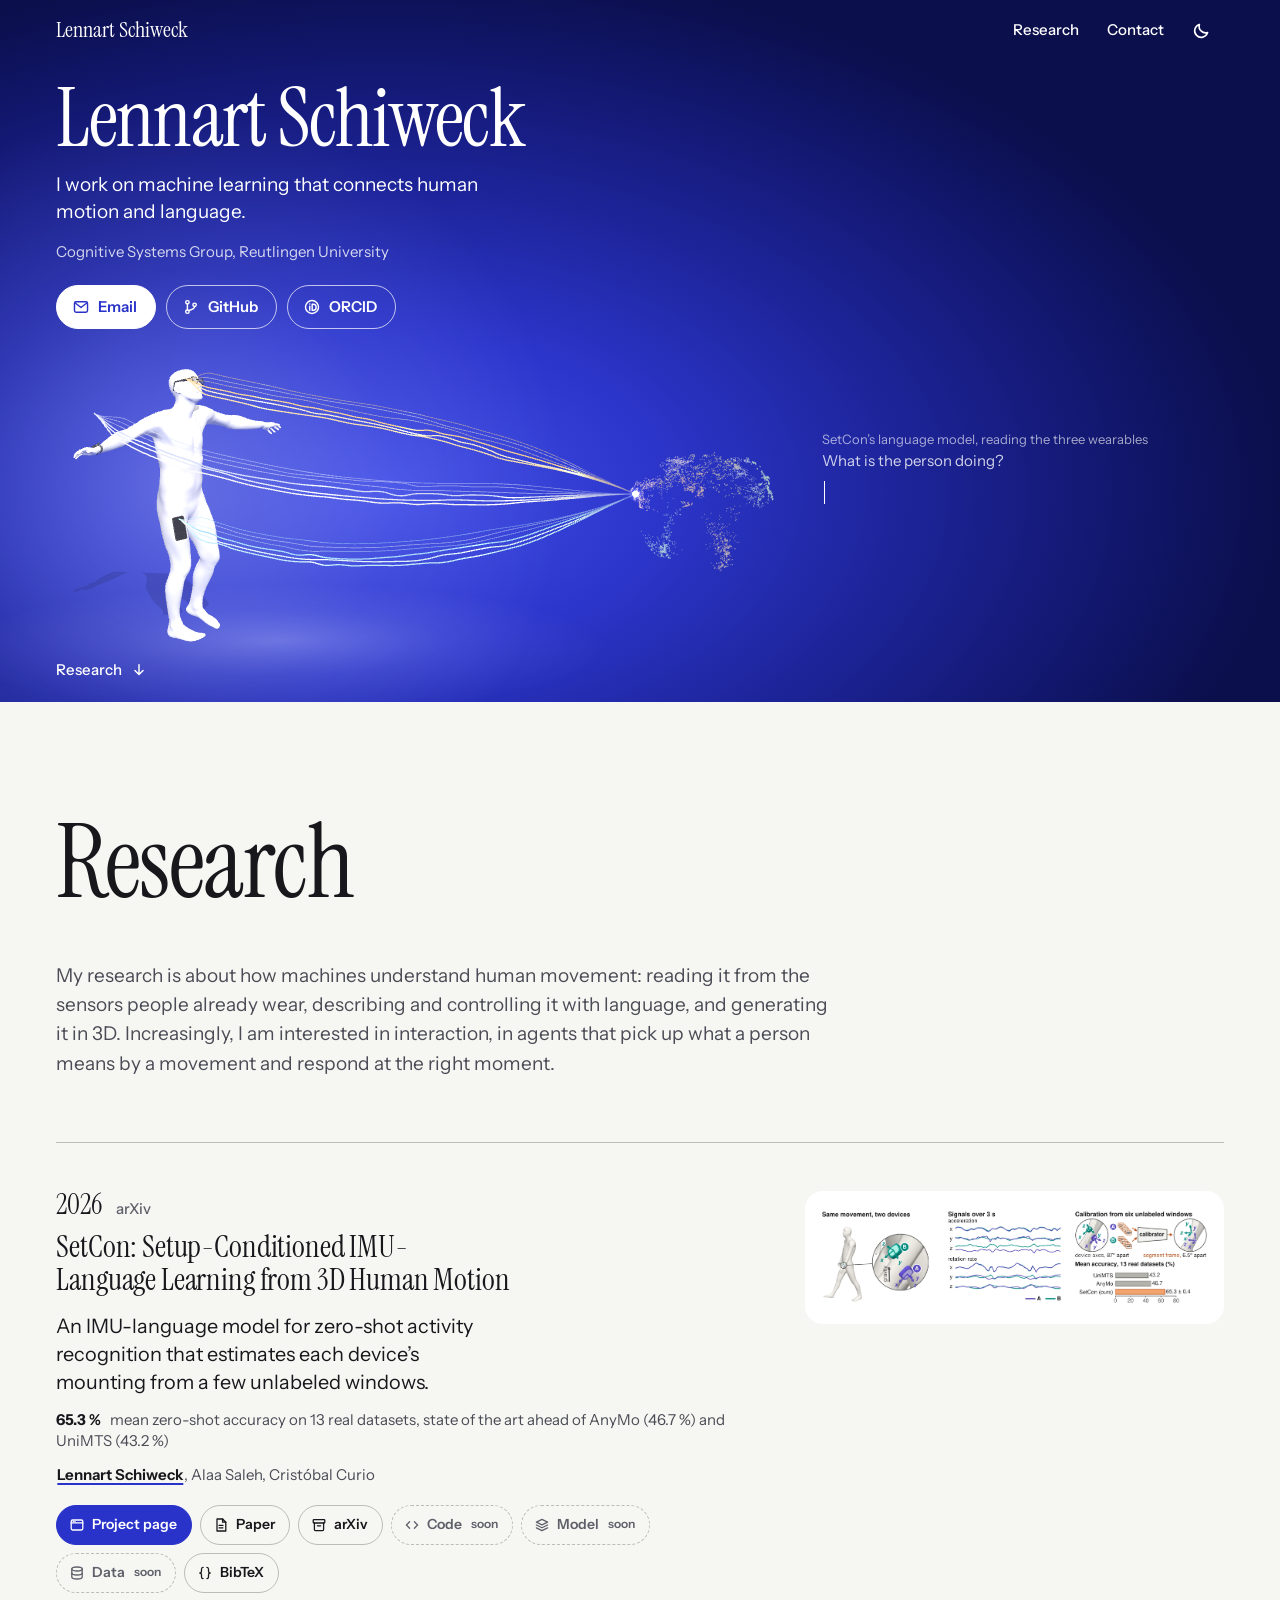
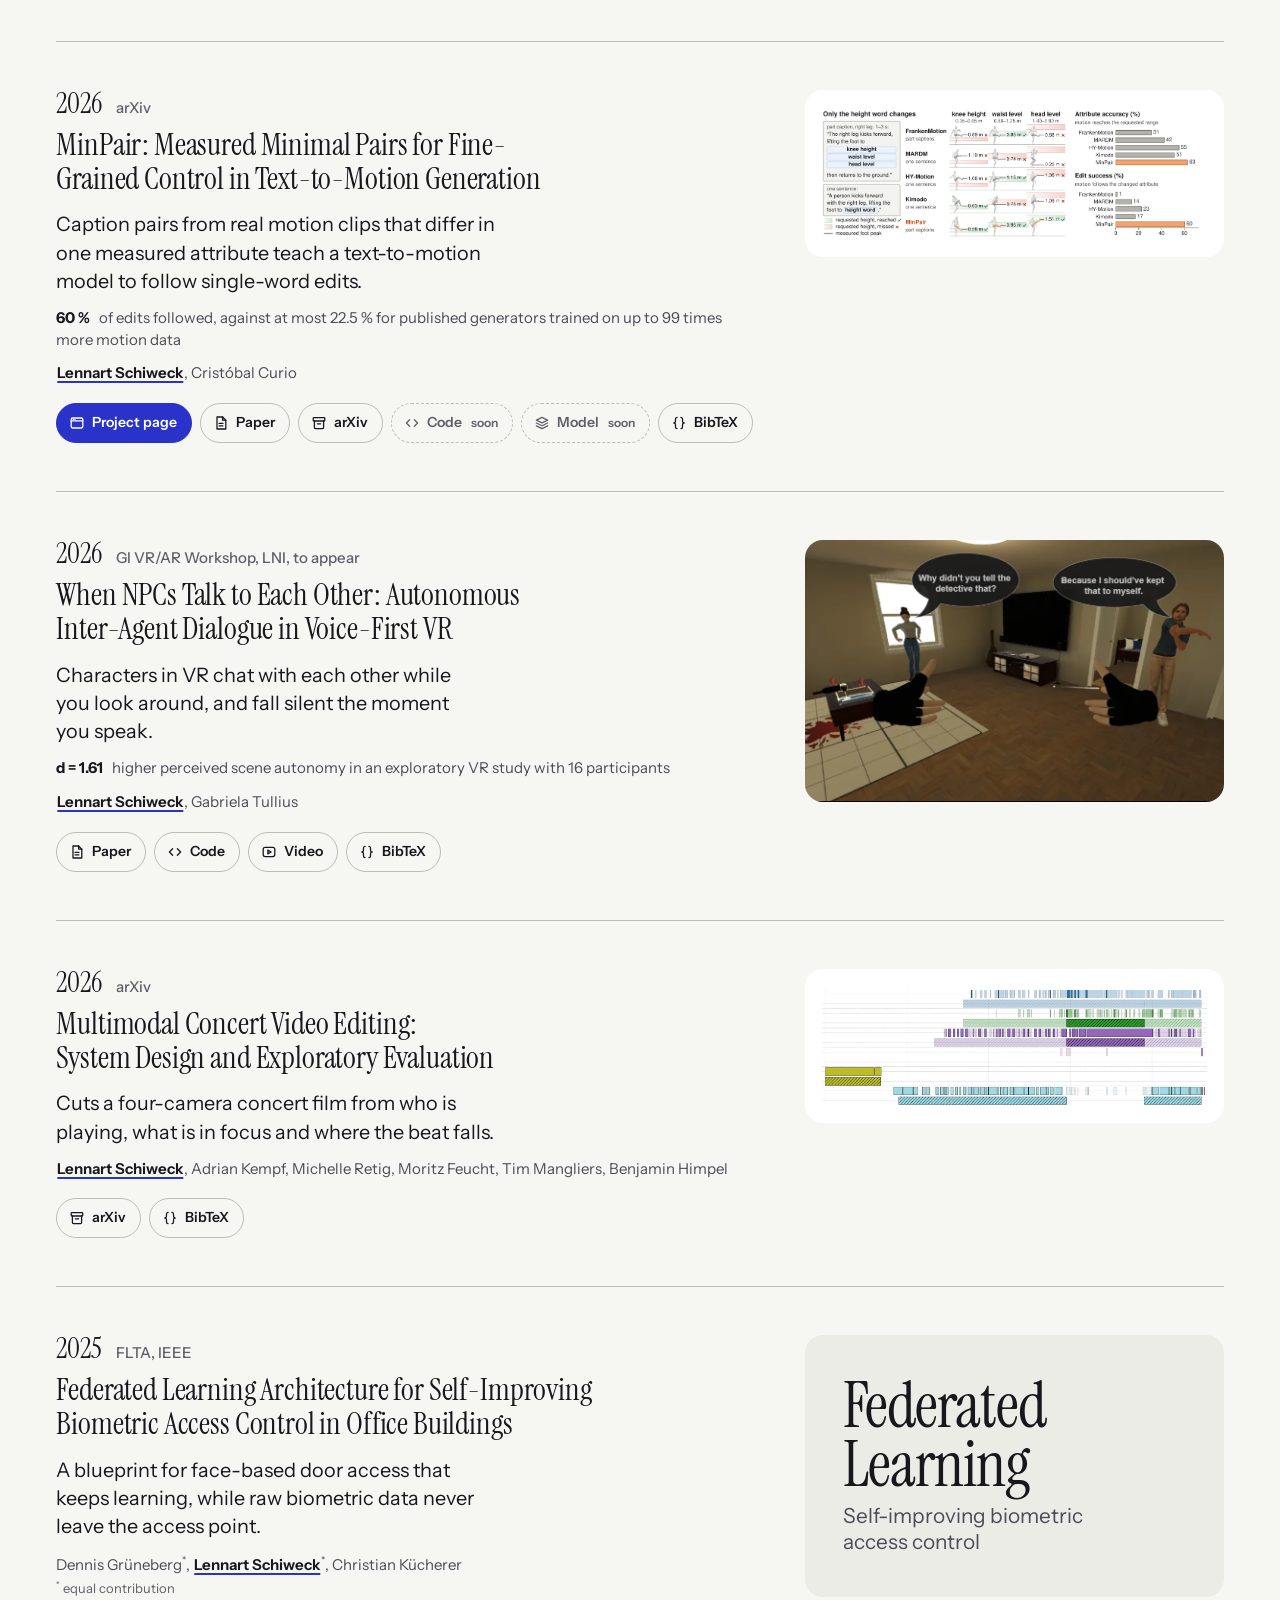
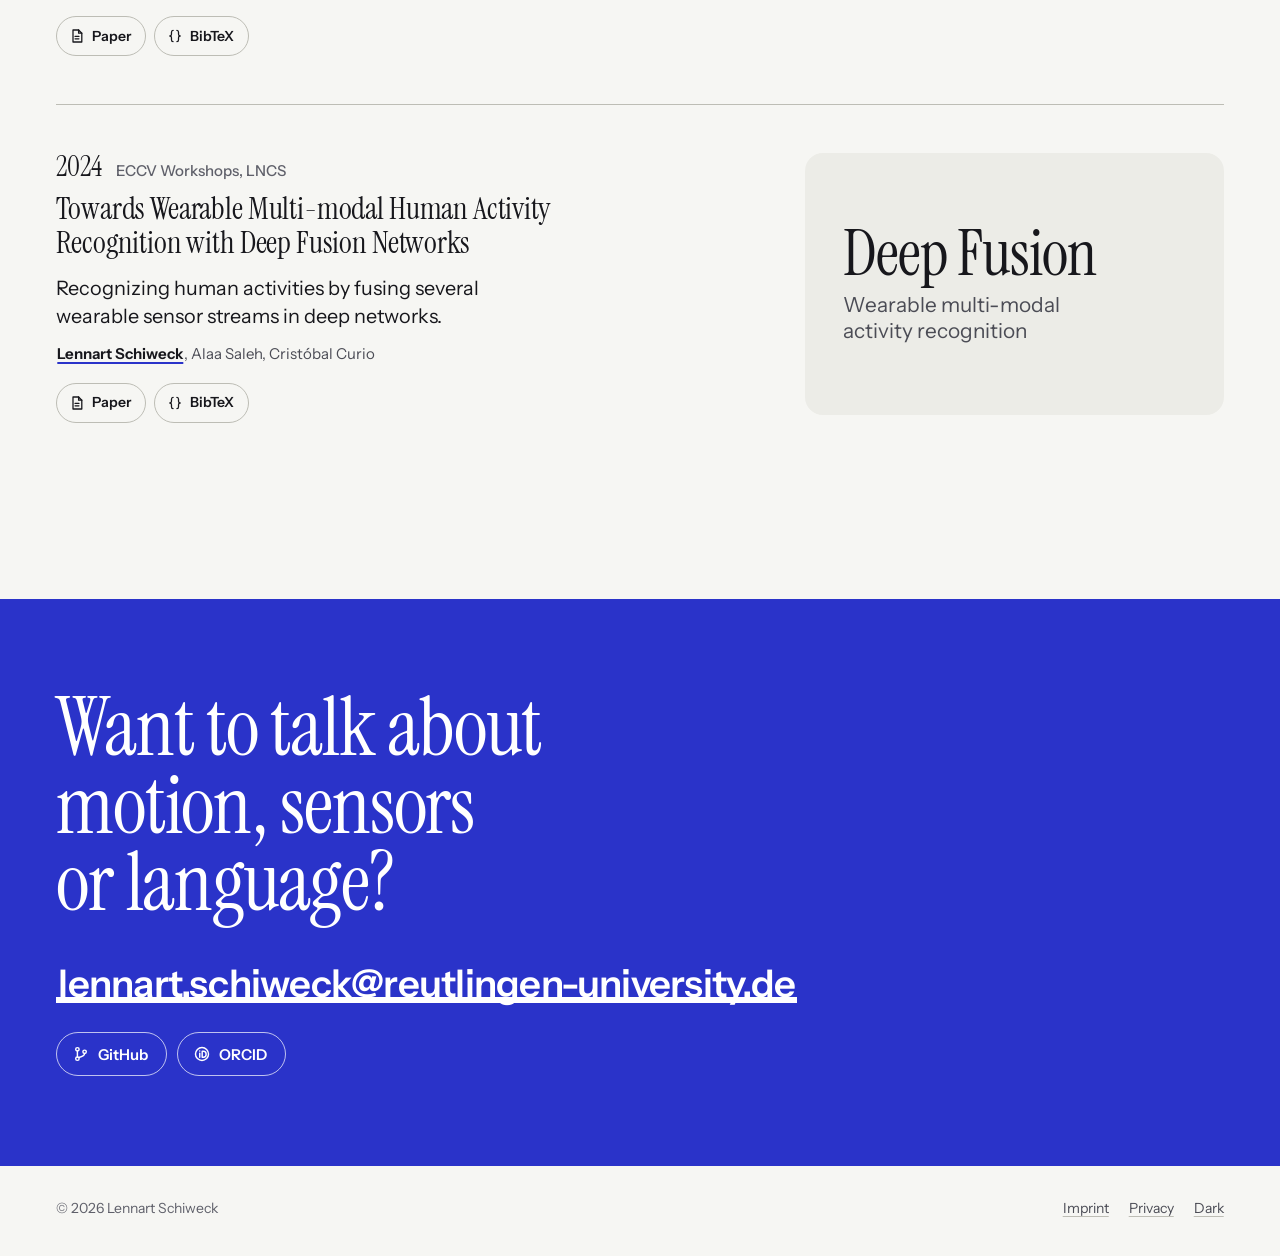
==== index.html @ 85612e9e "Homepage with SetCon and MinPair project pages Co-Authored-By: Claude Opus 5.5 <noreply@anthropic.co" ====
<!doctype html>
<html lang="en" data-v="b" data-h="1" data-photo="none">
<head>
<meta charset="utf-8">
<meta name="viewport" content="width=device-width, initial-scale=1, viewport-fit=cover">
<title>Lennart Schiweck</title>
<meta name="description" content="Lennart Schiweck works on machine learning that connects human motion and language. Cognitive Systems Group, Reutlingen University.">
<meta name="author" content="Lennart Schiweck">
<meta name="color-scheme" content="light dark">
<meta name="theme-color" content="#f6f6f3" media="(prefers-color-scheme: light)">
<meta name="theme-color" content="#121317" media="(prefers-color-scheme: dark)">
<!-- link preview: pageUrl in config.js makes these absolute in the browser; crawlers read these lines as they are -->
<meta property="og:type" content="profile">
<meta property="og:title" content="Lennart Schiweck">
<meta property="og:description" content="I work on machine learning that connects human motion and language.">
<meta property="og:url" content="https://lschiweck.github.io/">
<meta property="og:image" content="https://lschiweck.github.io/assets/img/og-home.png">
<meta property="og:image:width" content="1200">
<meta property="og:image:height" content="630">
<meta property="og:image:alt" content="Lennart Schiweck, Cognitive Systems Group, Reutlingen University, with a body wearing a watch from SetCon and three kicks from MinPair">
<meta name="twitter:card" content="summary_large_image">
<meta name="twitter:image" content="https://lschiweck.github.io/assets/img/og-home.png">
<link rel="icon" href="assets/img/favicon.svg" type="image/svg+xml">
<link rel="icon" href="assets/img/favicon-32.png" sizes="32x32" type="image/png">
<link rel="apple-touch-icon" href="assets/img/apple-touch-icon-180.png">
<script src="config.js"></script>
<!-- before the first paint: the variant (config.js home.variant, preview: ?v=a / ?v=b1 / ?v=b2 / ?v=b3), the picture (config.js home.photo,
     preview: ?photo=none / ?photo=placeholder), the remembered theme -->
<script>(function () { var r = document.documentElement, c = (window.SITE_CONFIG || {}).home || {}, q = {};
  try { q = Object.fromEntries(new URLSearchParams(location.search)); } catch (e) {}
  var want = /^(a|b[1-4]?)$/.test(q.v || "") ? q.v : (/^(a|b[1-4]?)$/.test(c.variant || "") ? c.variant : "b4");
  r.dataset.v = want.charAt(0); r.dataset.h = want.length > 1 ? want.charAt(1) : "1";
  var p = typeof c.photo === "string" ? c.photo.trim() : ""; if (q.photo === "none") p = ""; else if (q.photo === "placeholder") p = "placeholder";
  else if (q.photo && /^[\w./-]+\.(jpe?g|png|webp)$/i.test(q.photo) && q.photo.indexOf("..") < 0) p = q.photo;
  r.dataset.photo = !p ? "none" : p === "placeholder" ? "placeholder" : "image"; window.HP_PHOTO = p;
  try { var t = localStorage.getItem("ls-theme"); if (t === "dark" || t === "light") r.dataset.theme = t; } catch (e) {}
  r.classList.add("js");
  // a picture with a light and a dark file ("{t}" in data-theme-img) gets its file before it is painted
  window.HP_TI = function (img) { var d = r.dataset.theme === "dark" || (r.dataset.theme !== "light" && matchMedia("(prefers-color-scheme: dark)").matches);
    img.src = img.dataset.themeImg.replace("{t}", d ? "dark" : "light"); }; })();</script>
<link rel="preload" href="assets/fonts/InstrumentSans-var.woff2" as="font" type="font/woff2" crossorigin>
<script>(function () { if (document.documentElement.dataset.h !== "4") return;
  // the 3D head: its files start loading now, beside the page's own (three.js, the loader, the data, the first scene)
  if (!matchMedia("(prefers-reduced-motion: reduce)").matches) [["assets/vendor/three.min.js", "script"], ["assets/vendor/GLTFLoader.js", "script"], ["assets/media/hero3d_devices.json", "fetch"], ["assets/scenes/dance.glb", "fetch"]].forEach(function (f) {
    var l = document.createElement("link"); l.rel = "preload"; l.href = f[0]; l.as = f[1]; if (f[1] === "fetch") l.crossOrigin = "anonymous"; document.head.appendChild(l); });
  document.addEventListener("DOMContentLoaded", function () {
  var i = document.querySelector(".h3-poster"); if (!i) return; var ph = innerWidth < 900, rm = matchMedia("(prefers-reduced-motion: reduce)").matches;
  var u = rm ? (ph ? i.dataset.phoneStill : i.dataset.still) : (ph ? i.dataset.phoneImg : null); if (u) i.src = u; }); })();</script>
<link rel="preload" href="assets/fonts/InstrumentSerif-Regular.woff2" as="font" type="font/woff2" crossorigin>
<link rel="stylesheet" href="assets/home.css">
</head>
<body>
<a class="skip" href="#research">Skip to research</a>

<!-- ============================================================ the slim bar: the name once the head has scrolled away -->
<header class="bar" id="bar">
  <a class="bar-name" href="#top">Lennart Schiweck</a>
  <nav class="bar-nav" aria-label="Sections">
    <a href="#research">Research</a>
    <a href="#contact">Contact</a>
    <button class="theme-btn" type="button" data-theme-toggle aria-label="Switch between light and dark">
      <svg class="i-moon" viewBox="0 0 20 20" aria-hidden="true"><path d="M15.6 12.6A6.6 6.6 0 0 1 7.4 4.4a6.6 6.6 0 1 0 8.2 8.2z" fill="none" stroke="currentColor" stroke-width="1.6" stroke-linejoin="round"/></svg>
      <svg class="i-sun" viewBox="0 0 20 20" aria-hidden="true"><circle cx="10" cy="10" r="3.4" fill="none" stroke="currentColor" stroke-width="1.6"/><path d="M10 2.2v1.9M10 15.9v1.9M2.2 10h1.9M15.9 10h1.9M4.5 4.5l1.3 1.3M14.2 14.2l1.3 1.3M4.5 15.5l1.3-1.3M14.2 5.8l1.3-1.3" stroke="currentColor" stroke-width="1.6" stroke-linecap="round"/></svg>
    </button>
  </nav>
</header>

<main id="top">

<!-- ============================================================ variant A: the head on paper, beside a body you can steer -->
<section class="ha only-a" aria-labelledby="ha-name">
  <div class="ha-text">
    <h1 class="ha-name" id="ha-name"><span class="ha-w1">Lennart</span><span class="photo ha-photo" data-photo-slot aria-hidden="true"><span class="photo-ini">LS</span></span><span class="sr">&#32;</span><span class="ha-w2">Schiwec<span class="kk">k</span></span></h1>
    <p class="intro">I work on machine learning that connects human motion and language.</p>
    <p class="affil"><span data-role></span>Cognitive Systems Group, Reutlingen University</p>
    <nav class="links" aria-label="Contact and profiles" data-links><a class="lk" href="https://github.com/lschiweck" rel="noopener"><svg viewBox="0 0 20 20" aria-hidden="true"><circle cx="6" cy="4.8" r="1.9"/><circle cx="6" cy="15.2" r="1.9"/><circle cx="14" cy="7.6" r="1.9"/><path d="M6 6.7v6.6M14 9.5c0 2.8-2.4 3.5-6.3 4.3"/></svg><span>GitHub</span></a><a class="lk" href="https://orcid.org/0009-0007-9337-7104" rel="noopener"><svg viewBox="0 0 20 20" aria-hidden="true"><circle cx="10" cy="10" r="7.25"/><path d="M7.5 9v4.6M7.5 6.6v.1M10.2 13.6V6.9h1.4c1.9 0 3 1.4 3 3.35s-1.1 3.35-3 3.35z"/></svg><span>ORCID</span></a></nav>
  </div>

  <!-- the kick: three motions MinPair generated from one sentence, one word apart; the word below picks the motion -->
  <figure class="toy" data-toy data-autoplay="1">
    <div class="toy-stage" data-toy-stage>
      <img class="toy-poster" data-toy-poster="head" data-theme-img="assets/media/kick_head.{t}.webp" src="assets/media/kick_head.light.webp" width="1008" height="1092" alt="" decoding="async"><script>HP_TI(document.currentScript.previousElementSibling)</script>
    </div>
    <figcaption class="toy-cap">
      <p class="toy-sent">“The right leg lifts forward from the ground to <span class="toy-slot" data-toy-slot>head</span> level in a high kick.”</p>
      <div class="toy-pick" role="radiogroup" aria-label="Kick height: change the word">
        <button type="button" role="radio" aria-checked="false" data-w="knee">knee</button>
        <button type="button" role="radio" aria-checked="false" data-w="waist">waist</button>
        <button type="button" role="radio" aria-checked="true" data-w="head">head</button>
      </div>
      <p class="toy-note">Pick a word. <a href="minpair/" data-link="minpair.page">MinPair</a> generated each motion from the sentence.</p>
    </figcaption>
  </figure>
</section>

<!-- ============================================================ variant B: the head on the cobalt field. Three heads (html[data-h],
     preview ?v=b1 / b2 / b3), one text block:
     b1  the name first; a small dancer whose watch draws a short trail of its own path
     b2  the watch's signals: three strands leave the watch on the dancer's wrist and run across the field
     b3  three bodies kick at once, from one sentence with one word changed (MinPair)
     Every mark on the watch is drawn into the film itself, at the watch's projected position in that frame. -->
<section class="hb only-b" aria-labelledby="hb-name">
  <div class="hb-field">
    <div class="film hbf hbf1 only-h1" data-film data-src="hero_b1" data-hi="1100">
      <img src="assets/media/hero_b1.webp" width="1100" height="800" alt="" decoding="async">
    </div>
    <div class="film hbf hbf2 only-h2" data-film data-src="hero_b2" data-hi="1400" data-phone="hero_b2p">
      <img src="assets/media/hero_b2.webp" width="2048" height="1280" alt="" decoding="async" data-phone-img="assets/media/hero_b2p.webp">
      <i class="hb-reveal" aria-hidden="true"></i>
    </div>
    <div class="film hbf hbf3 only-h3" data-film data-src="hero_b3" data-hi="900" data-start="0.6">
      <img src="assets/media/hero_b3.webp" width="1644" height="792" alt="" decoding="async">
    </div>
    <!-- b4 (assets/hero3d.js): under the name, a body dances, wearing a watch, AI glasses and a phone on its right side; from
         each device its simulated acceleration runs as a curve into the model (a 4D simplex), which writes the real answer of
         SetCon's language model for this window, token by token. The still is the scene's first picture (and, with reduced
         motion, its settled picture); the answer is real text -->
    <div class="h3 only-h4" data-hero3d>
      <div class="h3-stage" data-h3-stage>
        <i class="h3-glow" aria-hidden="true"></i>
        <img class="h3-poster" src="assets/media/hero3d_start.webp" data-phone-img="assets/media/hero3d_start_p.webp" data-still="assets/media/hero3d_still.webp" data-phone-still="assets/media/hero3d_still_p.webp" alt="" decoding="async">
      </div>
      <div class="h3-out" data-h3-out aria-live="off"><p class="h3-l">SetCon’s language model, reading the three wearables</p><p class="h3-q" data-h3-q></p><p class="h3-a"><span data-h3-a></span><i class="h3-cur" aria-hidden="true"></i></p></div>
    </div>
    <div class="hb-text">
      <h1 class="hb-name" id="hb-name"><span class="hb-w1">Lennart</span><span class="photo hb-photo" data-photo-slot aria-hidden="true"><span class="photo-ini">LS</span></span><span class="sr">&#32;</span><span class="hb-w2">Schiweck</span></h1>
      <p class="intro">I work on machine learning that connects human motion and language.</p>
      <p class="affil"><span data-role></span>Cognitive Systems Group, Reutlingen University</p>
      <nav class="links links-light" aria-label="Contact and profiles" data-links><a class="lk" href="https://github.com/lschiweck" rel="noopener"><svg viewBox="0 0 20 20" aria-hidden="true"><circle cx="6" cy="4.8" r="1.9"/><circle cx="6" cy="15.2" r="1.9"/><circle cx="14" cy="7.6" r="1.9"/><path d="M6 6.7v6.6M14 9.5c0 2.8-2.4 3.5-6.3 4.3"/></svg><span>GitHub</span></a><a class="lk" href="https://orcid.org/0009-0007-9337-7104" rel="noopener"><svg viewBox="0 0 20 20" aria-hidden="true"><circle cx="10" cy="10" r="7.25"/><path d="M7.5 9v4.6M7.5 6.6v.1M10.2 13.6V6.9h1.4c1.9 0 3 1.4 3 3.35s-1.1 3.35-3 3.35z"/></svg><span>ORCID</span></a></nav>
    </div>
    <a class="hb-more only-h4" href="#research"><span>Research</span><svg viewBox="0 0 20 20" aria-hidden="true"><path d="M10 4v11M5.5 10.5 10 15l4.5-4.5"/></svg></a>
    <p class="hb-cap hb-cap2 only-h2"><i aria-hidden="true"></i><i aria-hidden="true"></i><i aria-hidden="true"></i>The watch on the dancer’s wrist, as it measures the dance</p>
    <p class="hb-cap hb-cap3 only-h3"><span class="sr">One sentence, three words: the right leg lifts forward to </span><b>knee</b><b>waist</b><b>head</b><span class="sr"> level in a high kick.</span></p>
  </div>
</section>

<!-- ============================================================ research, newest first -->
<section class="research" id="research" aria-labelledby="research-h">
  <h2 class="sec-h" id="research-h">Research</h2>
  <p class="about">My research is about how machines understand human movement: reading it from the sensors people already wear, describing and controlling it with language, and generating it in 3D. Increasingly, I am interested in interaction, in agents that pick up what a person means by a movement and respond at the right moment.</p>

  <div class="pj-more">

  <!-- ------------------------------------------------ SetCon (arXiv 2026); figure: the paper's Fig. 1 -->
  <article class="pj" id="setcon" data-pub="setcon">
    <div class="pj-media pj-plate"><a class="pj-zoom" href="assets/media/setcon_fig1.webp" aria-label="Figure 1 of SetCon, full size"><img src="assets/media/setcon_fig1.webp" width="1994" height="491" alt="Figure 1 of the SetCon paper: two virtual devices on one forearm record the same walk differently; after SetCon's calibration their axes agree in the forearm's frame; bars of mean accuracy on 13 real datasets for UniMTS, AnyMo and SetCon" loading="lazy" decoding="async"></a></div>
    <div class="pj-body">
      <p class="pj-meta"><span class="pj-year">2026</span><span class="pj-venue">arXiv</span></p>
      <h3 class="pj-t"><a href="setcon/" data-link="setcon.title">SetCon: Setup-Conditioned IMU-Language Learning from 3D Human Motion</a></h3>
      <p class="pj-line">An IMU-language model for zero-shot activity recognition that estimates each device’s mounting from a few unlabeled windows.</p>
      <p class="pj-fact-s"><b>65.3&#8201;%</b> mean zero-shot accuracy on 13 real datasets, state of the art ahead of AnyMo (46.7&#8201;%) and UniMTS (43.2&#8201;%)</p>
      <p class="pj-auth"><span class="me">Lennart Schiweck</span>, Alaa Saleh, Cristóbal Curio</p>
      <nav class="btns" aria-label="SetCon: project page, paper, code and data">
        <a class="btn btn-main" href="setcon/" data-link="setcon.page"><svg viewBox="0 0 20 20" aria-hidden="true"><rect x="2.75" y="3.75" width="14.5" height="12.5" rx="1.75"/><path d="M2.75 7.4h14.5M5.4 5.6h.1M7.4 5.6h.1"/></svg><span>Project page</span></a>
        <a class="btn" href="setcon/paper/setcon.pdf" data-link="setcon.paper"><svg viewBox="0 0 20 20" aria-hidden="true"><path d="M5 2.5h7l4 4v11H5z"/><path d="M12 2.5v4h4"/><path d="M7.6 10.5h4.8M7.6 13.5h4.8"/></svg><span>Paper</span></a>
        <a class="btn" data-link="setcon.arxiv" hidden><svg viewBox="0 0 20 20" aria-hidden="true"><rect x="2.75" y="3.25" width="14.5" height="4.25" rx="1"/><path d="M4.25 7.5v8.25c0 .7.55 1.25 1.25 1.25h9c.7 0 1.25-.55 1.25-1.25V7.5"/><path d="M8 11h4"/></svg><span>arXiv</span></a>
        <a class="btn" data-link="setcon.code" data-soon><svg viewBox="0 0 20 20" aria-hidden="true"><path d="M7 6l-4 4 4 4M13 6l4 4-4 4"/></svg><span>Code</span><em>soon</em></a>
        <a class="btn" data-link="setcon.model" data-soon><svg viewBox="0 0 20 20" aria-hidden="true"><path d="M10 3l7 3.4-7 3.4-7-3.4z"/><path d="M3 10l7 3.4 7-3.4M3 13.6L10 17l7-3.4"/></svg><span>Model</span><em>soon</em></a>
        <a class="btn" data-link="setcon.data" data-soon><svg viewBox="0 0 20 20" aria-hidden="true"><ellipse cx="10" cy="5" rx="6.5" ry="2.5"/><path d="M3.5 5v10c0 1.4 2.9 2.5 6.5 2.5s6.5-1.1 6.5-2.5V5"/><path d="M3.5 10c0 1.4 2.9 2.5 6.5 2.5s6.5-1.1 6.5-2.5"/></svg><span>Data</span><em>soon</em></a>
        <a class="btn" href="#bib-setcon" data-bib aria-controls="bib-setcon" aria-expanded="false"><svg viewBox="0 0 20 20" aria-hidden="true"><path d="M7.6 3C5.8 3 5.6 4 5.6 5.4v2.4c0 1.2-.6 2.2-2.1 2.2 1.5 0 2.1 1 2.1 2.2v2.4c0 1.4.2 2.4 2 2.4"/><path d="M12.4 3c1.8 0 2 1 2 2.4v2.4c0 1.2.6 2.2 2.1 2.2-1.5 0-2.1 1-2.1 2.2v2.4c0 1.4-.2 2.4-2 2.4"/></svg><span>BibTeX</span></a>
      </nav>
      <div class="bib" id="bib-setcon" role="region" aria-label="SetCon citation"><pre id="bibtex-setcon" data-arxiv="setcon">@misc{schiweck2026setcon,
  title  = {{SetCon}: Setup-Conditioned {IMU}-Language Learning from {3D} Human Motion},
  author = {Schiweck, Lennart and Saleh, Alaa and Curio, Crist\'{o}bal},
  year   = {2026}
}</pre><button type="button" class="copy" data-copy="bibtex-setcon">Copy</button></div>
    </div>
  </article>

  <!-- ------------------------------------------------ MinPair (arXiv 2026); figure: the paper's teaser -->
  <article class="pj" id="minpair" data-pub="minpair">
    <div class="pj-media pj-plate"><a class="pj-zoom" href="assets/media/minpair_fig1.webp" aria-label="Figure 1 of MinPair, full size"><img src="assets/media/minpair_fig1.webp" width="2030" height="685" alt="Figure 1 of the MinPair paper: kick requests that differ only in the height word, knee, waist or head, generated by FrankenMotion, MARDM, HY-Motion, Kimodo and MinPair, with the measured foot peak; bars of attribute accuracy and edit success" loading="lazy" decoding="async"></a></div>
    <div class="pj-body">
      <p class="pj-meta"><span class="pj-year">2026</span><span class="pj-venue">arXiv</span></p>
      <h3 class="pj-t"><a href="minpair/" data-link="minpair.title">MinPair: Measured Minimal Pairs for Fine-Grained Control in Text-to-Motion Generation</a></h3>
      <p class="pj-line">Caption pairs from real motion clips that differ in one measured attribute teach a text-to-motion model to follow single-word edits.</p>
      <p class="pj-fact-s"><b>60&#8201;%</b> of edits followed, against at most 22.5&#8201;% for published generators trained on up to 99 times more motion data</p>
      <p class="pj-auth"><span class="me">Lennart Schiweck</span>, Cristóbal Curio</p>
      <nav class="btns" aria-label="MinPair: project page, paper, code and data">
        <a class="btn btn-main" href="minpair/" data-link="minpair.page"><svg viewBox="0 0 20 20" aria-hidden="true"><rect x="2.75" y="3.75" width="14.5" height="12.5" rx="1.75"/><path d="M2.75 7.4h14.5M5.4 5.6h.1M7.4 5.6h.1"/></svg><span>Project page</span></a>
        <a class="btn" href="minpair/paper/minpair.pdf" data-link="minpair.paper"><svg viewBox="0 0 20 20" aria-hidden="true"><path d="M5 2.5h7l4 4v11H5z"/><path d="M12 2.5v4h4"/><path d="M7.6 10.5h4.8M7.6 13.5h4.8"/></svg><span>Paper</span></a>
        <a class="btn" data-link="minpair.arxiv" hidden><svg viewBox="0 0 20 20" aria-hidden="true"><rect x="2.75" y="3.25" width="14.5" height="4.25" rx="1"/><path d="M4.25 7.5v8.25c0 .7.55 1.25 1.25 1.25h9c.7 0 1.25-.55 1.25-1.25V7.5"/><path d="M8 11h4"/></svg><span>arXiv</span></a>
        <a class="btn" data-link="minpair.code" data-soon><svg viewBox="0 0 20 20" aria-hidden="true"><path d="M7 6l-4 4 4 4M13 6l4 4-4 4"/></svg><span>Code</span><em>soon</em></a>
        <a class="btn" data-link="minpair.model" data-soon><svg viewBox="0 0 20 20" aria-hidden="true"><path d="M10 3l7 3.4-7 3.4-7-3.4z"/><path d="M3 10l7 3.4 7-3.4M3 13.6L10 17l7-3.4"/></svg><span>Model</span><em>soon</em></a>
        <a class="btn" href="#bib-minpair" data-bib aria-controls="bib-minpair" aria-expanded="false"><svg viewBox="0 0 20 20" aria-hidden="true"><path d="M7.6 3C5.8 3 5.6 4 5.6 5.4v2.4c0 1.2-.6 2.2-2.1 2.2 1.5 0 2.1 1 2.1 2.2v2.4c0 1.4.2 2.4 2 2.4"/><path d="M12.4 3c1.8 0 2 1 2 2.4v2.4c0 1.2.6 2.2 2.1 2.2-1.5 0-2.1 1-2.1 2.2v2.4c0 1.4-.2 2.4-2 2.4"/></svg><span>BibTeX</span></a>
      </nav>
      <div class="bib" id="bib-minpair" role="region" aria-label="MinPair citation"><pre id="bibtex-minpair" data-arxiv="minpair">@misc{schiweck2026minpair,
  title  = {{MinPair}: Measured Minimal Pairs for Fine-Grained Control in Text-to-Motion Generation},
  author = {Schiweck, Lennart and Curio, Crist\'{o}bal},
  year   = {2026}
}</pre><button type="button" class="copy" data-copy="bibtex-minpair">Copy</button></div>
    </div>
  </article>


  <!-- ------------------------------------------------ NPCs (GI VR/AR Workshop 2026, LNI, to appear) -->
  <article class="pj" id="npc" data-pub="npc">
    <div class="pj-media pj-img"><a class="pj-zoom" href="assets/media/npc_fig1.webp" aria-label="Figure of the NPC paper, full size"><img src="assets/media/npc_fig1.webp" width="920" height="545" alt="Inside the VR apartment of the study: two characters talk to each other in speech bubbles while the player looks on" loading="lazy" decoding="async"></a></div>
    <div class="pj-body">
      <p class="pj-meta"><span class="pj-year">2026</span><span class="pj-venue">GI VR/AR Workshop, LNI, to appear</span></p>
      <h3 class="pj-t"><a href="https://github.com/lschiweck/LLM-NPC-Agents" data-link="npc.title" target="_blank" rel="noopener">When NPCs Talk to Each Other: Autonomous Inter-Agent Dialogue in Voice-First VR</a></h3>
      <p class="pj-line">Characters in VR chat with each other while you look around, and fall silent the moment you speak.</p>
      <p class="pj-fact-s"><b>d&#8201;=&#8201;1.61</b> higher perceived scene autonomy in an exploratory VR study with 16 participants</p>
      <p class="pj-auth"><span class="me">Lennart Schiweck</span>, Gabriela Tullius</p>
      <nav class="btns" aria-label="When NPCs Talk to Each Other: paper, code, video">
        <a class="btn" data-link="npc.paper" hidden><svg viewBox="0 0 20 20" aria-hidden="true"><path d="M5 2.5h7l4 4v11H5z"/><path d="M12 2.5v4h4"/><path d="M7.6 10.5h4.8M7.6 13.5h4.8"/></svg><span>Paper</span></a>
        <a class="btn" href="https://github.com/lschiweck/LLM-NPC-Agents" data-link="npc.code"><svg viewBox="0 0 20 20" aria-hidden="true"><path d="M7 6l-4 4 4 4M13 6l4 4-4 4"/></svg><span>Code</span></a>
        <a class="btn" href="https://youtu.be/Z-WZ-Prl8bI" data-link="npc.video"><svg viewBox="0 0 20 20" aria-hidden="true"><rect x="2.75" y="4.25" width="14.5" height="11.5" rx="2.5"/><path d="M8.6 7.6v4.8l4-2.4z"/></svg><span>Video</span></a>
        <a class="btn" href="#bib-npc" data-bib aria-controls="bib-npc" aria-expanded="false"><svg viewBox="0 0 20 20" aria-hidden="true"><path d="M7.6 3C5.8 3 5.6 4 5.6 5.4v2.4c0 1.2-.6 2.2-2.1 2.2 1.5 0 2.1 1 2.1 2.2v2.4c0 1.4.2 2.4 2 2.4"/><path d="M12.4 3c1.8 0 2 1 2 2.4v2.4c0 1.2.6 2.2 2.1 2.2-1.5 0-2.1 1-2.1 2.2v2.4c0 1.4-.2 2.4-2 2.4"/></svg><span>BibTeX</span></a>
      </nav>
      <div class="bib" id="bib-npc" role="region" aria-label="Citation of When NPCs Talk to Each Other"><pre id="bibtex-npc">@inproceedings{schiweck2026npcs,
  title     = {When {NPCs} Talk to Each Other: Autonomous Inter-Agent Dialogue in Voice-First {VR}},
  author    = {Schiweck, Lennart and Tullius, Gabriela},
  booktitle = {GI VR/AR Workshop 2026},
  series    = {Lecture Notes in Informatics (LNI)},
  publisher = {Gesellschaft f{\"u}r Informatik},
  year      = {2026},
  note      = {To appear}
}</pre><button type="button" class="copy" data-copy="bibtex-npc">Copy</button></div>
    </div>
  </article>

  <!-- ------------------------------------------------ Concert video editing (arXiv:2610.35816, CC BY 4.0) -->
  <article class="pj" id="concert" data-pub="concert">
    <div class="pj-media pj-plate"><a class="pj-zoom" href="assets/media/concert_figB1.webp" aria-label="Figure of the concert paper, full size"><img src="assets/media/concert_figB1.webp" width="1400" height="426" alt="Instrument activity over a concert recording: bars for bass, drums, guitar, piano, speech and trombone over time, as detected from the audio and as annotated" loading="lazy" decoding="async"></a></div>
    <div class="pj-body">
      <p class="pj-meta"><span class="pj-year">2026</span><span class="pj-venue">arXiv</span></p>
      <h3 class="pj-t"><a href="https://arxiv.org/abs/2610.35816" data-link="concert.title" target="_blank" rel="noopener">Multimodal Concert Video Editing: System Design and Exploratory Evaluation</a></h3>
      <p class="pj-line">Cuts a four-camera concert film from who is playing, what is in focus and where the beat falls.</p>
      <p class="pj-auth"><span class="me">Lennart Schiweck</span>, Adrian Kempf, Michelle Retig, Moritz Feucht, Tim Mangliers, Benjamin Himpel</p>
      <nav class="btns" aria-label="Multimodal Concert Video Editing: paper">
        <a class="btn" data-link="concert.arxiv" href="https://arxiv.org/abs/2610.35816"><svg viewBox="0 0 20 20" aria-hidden="true"><rect x="2.75" y="3.25" width="14.5" height="4.25" rx="1"/><path d="M4.25 7.5v8.25c0 .7.55 1.25 1.25 1.25h9c.7 0 1.25-.55 1.25-1.25V7.5"/><path d="M8 11h4"/></svg><span>arXiv</span></a>
        <a class="btn" href="#bib-concert" data-bib aria-controls="bib-concert" aria-expanded="false"><svg viewBox="0 0 20 20" aria-hidden="true"><path d="M7.6 3C5.8 3 5.6 4 5.6 5.4v2.4c0 1.2-.6 2.2-2.1 2.2 1.5 0 2.1 1 2.1 2.2v2.4c0 1.4.2 2.4 2 2.4"/><path d="M12.4 3c1.8 0 2 1 2 2.4v2.4c0 1.2.6 2.2 2.1 2.2-1.5 0-2.1 1-2.1 2.2v2.4c0 1.4-.2 2.4-2 2.4"/></svg><span>BibTeX</span></a>
      </nav>
      <div class="bib" id="bib-concert" role="region" aria-label="Citation of Multimodal Concert Video Editing"><pre id="bibtex-concert" data-arxiv="concert">@misc{schiweck2026concert,
  title  = {Multimodal Concert Video Editing: System Design and Exploratory Evaluation},
  author = {Schiweck, Lennart and Kempf, Adrian and Retig, Michelle and Feucht, Moritz and Mangliers, Tim and Himpel, Benjamin},
  year   = {2026}
}</pre><button type="button" class="copy" data-copy="bibtex-concert">Copy</button></div>
    </div>
  </article>

  <!-- ------------------------------------------------ FLTA 2025 (IEEE), joint first authors -->
  <article class="pj" id="flta" data-pub="flta">
    <div class="pj-media pj-type" aria-hidden="true"><span class="ty-a">Federated Learning</span><span class="ty-b">Self-improving biometric access control</span></div>
    <div class="pj-body">
      <p class="pj-meta"><span class="pj-year">2025</span><span class="pj-venue">FLTA, IEEE</span></p>
      <h3 class="pj-t"><a href="https://ieeexplore.ieee.org/document/11336340/" data-link="flta.title" target="_blank" rel="noopener">Federated Learning Architecture for Self-Improving Biometric Access Control in Office Buildings</a></h3>
      <p class="pj-line">A blueprint for face-based door access that keeps learning, while raw biometric data never leave the access point.</p>
      <p class="pj-auth">Dennis Grüneberg<sup>*</sup>, <span class="me">Lennart Schiweck</span><sup>*</sup>, Christian Kücherer</p>
      <p class="pj-note"><sup>*</sup> equal contribution</p>
      <nav class="btns" aria-label="Federated Learning Architecture: paper">
        <a class="btn" href="https://ieeexplore.ieee.org/document/11336340/" data-link="flta.paper"><svg viewBox="0 0 20 20" aria-hidden="true"><path d="M5 2.5h7l4 4v11H5z"/><path d="M12 2.5v4h4"/><path d="M7.6 10.5h4.8M7.6 13.5h4.8"/></svg><span>Paper</span></a>
        <a class="btn" href="#bib-flta" data-bib aria-controls="bib-flta" aria-expanded="false"><svg viewBox="0 0 20 20" aria-hidden="true"><path d="M7.6 3C5.8 3 5.6 4 5.6 5.4v2.4c0 1.2-.6 2.2-2.1 2.2 1.5 0 2.1 1 2.1 2.2v2.4c0 1.4.2 2.4 2 2.4"/><path d="M12.4 3c1.8 0 2 1 2 2.4v2.4c0 1.2.6 2.2 2.1 2.2-1.5 0-2.1 1-2.1 2.2v2.4c0 1.4-.2 2.4-2 2.4"/></svg><span>BibTeX</span></a>
      </nav>
      <div class="bib" id="bib-flta" role="region" aria-label="Citation of Federated Learning Architecture for Self-Improving Biometric Access Control"><pre id="bibtex-flta">@inproceedings{grueneberg2025federated,
  title     = {Federated Learning Architecture for Self-Improving Biometric Access Control in Office Buildings},
  author    = {Gr{\"u}neberg, Dennis and Schiweck, Lennart and K{\"u}cherer, Christian},
  booktitle = {International Conference on Federated Learning Technologies and Applications (FLTA)},
  publisher = {IEEE},
  year      = {2025},
  doi       = {10.1109/FLTA67013.2025.11336340}
}</pre><button type="button" class="copy" data-copy="bibtex-flta">Copy</button></div>
    </div>
  </article>

  <!-- ------------------------------------------------ ECCV 2024 Workshops (LNCS, pages 271-285) -->
  <article class="pj" id="eccvw" data-pub="eccvw">
    <div class="pj-media pj-type" aria-hidden="true"><span class="ty-a">Deep Fusion</span><span class="ty-b">Wearable multi-modal activity recognition</span></div>
    <div class="pj-body">
      <p class="pj-meta"><span class="pj-year">2024</span><span class="pj-venue">ECCV Workshops, LNCS</span></p>
      <h3 class="pj-t"><a href="https://doi.org/10.1007/978-3-031-92591-7_17" data-link="eccvw.title" target="_blank" rel="noopener">Towards Wearable Multi-modal Human Activity Recognition with Deep Fusion Networks</a></h3>
      <p class="pj-line">Recognizing human activities by fusing several wearable sensor streams in deep networks.</p>
      <p class="pj-auth"><span class="me">Lennart Schiweck</span>, Alaa Saleh, Cristóbal Curio</p>
      <nav class="btns" aria-label="Towards Wearable Multi-modal Human Activity Recognition: paper">
        <a class="btn" href="https://doi.org/10.1007/978-3-031-92591-7_17" data-link="eccvw.paper"><svg viewBox="0 0 20 20" aria-hidden="true"><path d="M5 2.5h7l4 4v11H5z"/><path d="M12 2.5v4h4"/><path d="M7.6 10.5h4.8M7.6 13.5h4.8"/></svg><span>Paper</span></a>
        <a class="btn" href="#bib-eccvw" data-bib aria-controls="bib-eccvw" aria-expanded="false"><svg viewBox="0 0 20 20" aria-hidden="true"><path d="M7.6 3C5.8 3 5.6 4 5.6 5.4v2.4c0 1.2-.6 2.2-2.1 2.2 1.5 0 2.1 1 2.1 2.2v2.4c0 1.4.2 2.4 2 2.4"/><path d="M12.4 3c1.8 0 2 1 2 2.4v2.4c0 1.2.6 2.2 2.1 2.2-1.5 0-2.1 1-2.1 2.2v2.4c0 1.4-.2 2.4-2 2.4"/></svg><span>BibTeX</span></a>
      </nav>
      <div class="bib" id="bib-eccvw" role="region" aria-label="Citation of Towards Wearable Multi-modal Human Activity Recognition"><pre id="bibtex-eccvw">@inproceedings{schiweck2024wearable,
  title     = {Towards Wearable Multi-modal Human Activity Recognition with Deep Fusion Networks},
  author    = {Schiweck, Lennart and Saleh, Alaa and Curio, Crist\'{o}bal},
  booktitle = {Computer Vision -- {ECCV} 2024 Workshops},
  series    = {Lecture Notes in Computer Science},
  pages     = {271--285},
  publisher = {Springer Nature Switzerland},
  year      = {2025},
  doi       = {10.1007/978-3-031-92591-7_17}
}</pre><button type="button" class="copy" data-copy="bibtex-eccvw">Copy</button></div>
    </div>
  </article>

  </div>
</section>

<!-- ============================================================ contact (the links in the navs are the copy without JavaScript;
     home.js builds them again from config.js, with Email first) -->
<section class="contact" id="contact" aria-labelledby="contact-h">
  <h2 class="contact-h" id="contact-h">Want to talk about motion, sensors or language?</h2>
  <p class="contact-mail"><a data-mail-big>lennart.schiweck [at] reutlingen-university.de</a></p>
  <nav class="links" aria-label="Profiles" data-links data-nomail><a class="lk" href="https://github.com/lschiweck" rel="noopener"><svg viewBox="0 0 20 20" aria-hidden="true"><circle cx="6" cy="4.8" r="1.9"/><circle cx="6" cy="15.2" r="1.9"/><circle cx="14" cy="7.6" r="1.9"/><path d="M6 6.7v6.6M14 9.5c0 2.8-2.4 3.5-6.3 4.3"/></svg><span>GitHub</span></a><a class="lk" href="https://orcid.org/0009-0007-9337-7104" rel="noopener"><svg viewBox="0 0 20 20" aria-hidden="true"><circle cx="10" cy="10" r="7.25"/><path d="M7.5 9v4.6M7.5 6.6v.1M10.2 13.6V6.9h1.4c1.9 0 3 1.4 3 3.35s-1.1 3.35-3 3.35z"/></svg><span>ORCID</span></a></nav>
</section>

</main>

<!-- ============================================================ footer: small; imprint and privacy open in place -->
<footer class="foot">
  <div class="foot-row">
    <p class="foot-c">© 2026 Lennart Schiweck</p>
    <p class="foot-l"><a href="#imprint" data-legal aria-controls="imprint" aria-expanded="false">Imprint</a><a href="#privacy" data-legal aria-controls="privacy" aria-expanded="false">Privacy</a><button type="button" class="foot-theme" data-theme-toggle><span class="t-dark">Dark</span><span class="t-light">Light</span></button></p>
  </div>
  <section class="legal" id="imprint" aria-label="Imprint">
    <p>Lennart Schiweck<br>Cognitive Systems Group, Reutlingen University (Hochschule Reutlingen)<br>Alteburgstraße 150, 72762 Reutlingen, Germany<span data-email-line><br><span class="legal-mail">lennart.schiweck [at] reutlingen-university.de</span></span></p>
    <p class="legal-small">Pictures and videos come from the papers and project pages. SetCon shows the Momentum Human Rig (Apache 2.0) with motion from Nymeria (Meta Reality Labs, <a href="https://creativecommons.org/licenses/by-nc/4.0/" rel="noopener license">CC BY-NC 4.0</a>), MinPair the SMPL-H body. The concert figure is Fig. B.1 of arXiv:2610.35816 (<a href="https://creativecommons.org/licenses/by/4.0/" rel="noopener license">CC BY 4.0</a>), the VR picture Fig. 1 of the GI VR/AR 2026 paper. The 3D head runs on three.js (MIT). Fonts: Instrument Sans, Instrument Serif and Bricolage Grotesque (SIL Open Font License).</p>
  </section>
  <section class="legal" id="privacy" aria-label="Privacy">
    <p>This page sets no cookies, uses no tracking and loads nothing from other sites; it only remembers your light or dark choice in your browser. It is hosted on GitHub Pages; see the <a href="https://docs.github.com/en/site-policy/privacy-policies/github-general-privacy-statement" rel="noopener">GitHub General Privacy Statement</a>. The video link of the VR paper leads to YouTube.</p>
  </section>
</footer>

<script src="assets/home.js"></script>
<script src="assets/hero3d.js"></script>
</body>
</html>
---- assets/home.css ----
/* Lennart Schiweck, homepage v2. Two looks on one page (html[data-v]):
   a  "Play"    paper, a sunny yellow, Bricolage Grotesque for the name; the kick you can steer is the head.
   b  "Signal"  an ultramarine field with a dancer and the signals of the watch on the dancer's wrist; Instrument Serif.
   Both: Instrument Sans for the text, the page colour of the rendered videos (#f6f6f3 / #121317), light and dark. */

@font-face { font-family: "Instrument Sans"; font-style: normal; font-weight: 400 700; font-stretch: 75% 100%; font-display: swap; src: url(fonts/InstrumentSans-var.woff2) format("woff2"); }
@font-face { font-family: "Bricolage Grotesque"; font-style: normal; font-weight: 200 800; font-stretch: 75% 100%; font-display: swap; src: url(fonts/BricolageGrotesque-var.woff2) format("woff2"); }
@font-face { font-family: "Instrument Serif"; font-style: normal; font-weight: 400; font-display: block; src: url(fonts/InstrumentSerif-Regular.woff2) format("woff2"); }
@font-face { font-family: "Instrument Serif"; font-style: italic; font-weight: 400; font-display: swap; src: url(fonts/InstrumentSerif-Italic.woff2) format("woff2"); }

/* ---------------------------------------------------------------- tokens */
:root {
  --bg: #f6f6f3; --bg-2: #ecece7; --bg-3: #e2e2dc;
  --ink: #17171c; --ink-2: #4b4c55; --ink-3: #5f606a;
  --line: #d6d6cf; --line-2: #bdbdb5;
  --sun: #ffcf2e; --sun-2: #ffe27a; --on-sun: #17171c;
  --blue: #2a33c9; --blue-deep: #1f27a8; --on-blue: #ffffff; --on-blue-2: rgba(255, 255, 255, 0.8); --on-blue-3: rgba(255, 255, 255, 0.62);
  --plate: #ffffff;
  --sans: "Instrument Sans", "Helvetica Neue", Arial, sans-serif;
  --grotesk: "Bricolage Grotesque", "Instrument Sans", "Helvetica Neue", Arial, sans-serif;
  --serif: "Instrument Serif", "Iowan Old Style", Georgia, serif;
  --mono: ui-monospace, "SF Mono", Menlo, Consolas, monospace;
  --disp: var(--grotesk);
  --gut: clamp(16px, 4.4vw, 72px);
  --max: 1360px;
  --ease: cubic-bezier(0.2, 0.7, 0.2, 1);
  --ease-out: cubic-bezier(0.16, 1, 0.3, 1);
  --r-big: clamp(20px, 2.4vw, 32px); --r: 18px;
  color-scheme: light;
}
@media (prefers-color-scheme: dark) {
  :root:not([data-theme="light"]) {
    --bg: #121317; --bg-2: #1a1b21; --bg-3: #24252c;
    --ink: #ececea; --ink-2: #b4b5bc; --ink-3: #9a9ba3;
    --line: #2c2d35; --line-2: #42434c;
    --plate: #f7f7f4;
    color-scheme: dark;
  }
}
:root[data-theme="dark"] {
  --bg: #121317; --bg-2: #1a1b21; --bg-3: #24252c;
  --ink: #ececea; --ink-2: #b4b5bc; --ink-3: #9a9ba3;
  --line: #2c2d35; --line-2: #42434c;
  --plate: #f7f7f4;
  color-scheme: dark;
}
html[data-v="b"] { --disp: var(--serif); }

/* ---------------------------------------------------------------- base */
*, *::before, *::after { box-sizing: border-box; }
html { -webkit-text-size-adjust: 100%; text-size-adjust: 100%; scroll-behavior: smooth; scroll-padding-top: 72px; }
body { margin: 0; background: var(--bg); color: var(--ink); font: 400 1.0625rem/1.55 var(--sans); font-kerning: normal; -webkit-font-smoothing: antialiased; -moz-osx-font-smoothing: grayscale; overflow-x: hidden; }
img, video, canvas { display: block; max-width: 100%; }
a { color: inherit; }
button { font: inherit; color: inherit; }
p { margin: 0; }
h1, h2, h3 { margin: 0; font-weight: inherit; }
:focus-visible { outline: 2.5px solid var(--ink); outline-offset: 3px; border-radius: 6px; }
[hidden] { display: none !important; }
.sr { position: absolute; width: 1px; height: 1px; overflow: hidden; clip: rect(0 0 0 0); white-space: nowrap; }
.skip { position: absolute; left: 12px; top: -60px; z-index: 50; background: var(--ink); color: var(--bg); padding: 10px 16px; border-radius: 999px; text-decoration: none; }
.skip:focus { top: 12px; }
html[data-v="a"] .only-b, html[data-v="b"] .only-a { display: none !important; }

/* ---------------------------------------------------------------- the slim bar */
.bar { position: fixed; z-index: 30; inset: 0 0 auto 0; height: 60px; display: flex; align-items: center; justify-content: space-between; gap: 16px;
  padding: 0 var(--gut); padding-top: env(safe-area-inset-top); color: var(--ink); transition: background-color .35s var(--ease), box-shadow .35s var(--ease), color .35s var(--ease); }
.bar.solid, .bar.scrolled { background: color-mix(in srgb, var(--bg) 86%, transparent); -webkit-backdrop-filter: blur(14px) saturate(1.4); backdrop-filter: blur(14px) saturate(1.4); box-shadow: 0 1px 0 var(--line); }
.bar-name { font: 700 1.0625rem/1 var(--disp); letter-spacing: -0.01em; text-decoration: none; opacity: 0; transform: translateY(6px); transition: opacity .35s var(--ease), transform .35s var(--ease); pointer-events: none; }
html[data-v="b"] .bar-name { font: 400 1.375rem/1 var(--serif); letter-spacing: 0; }
.bar.solid .bar-name { opacity: 1; transform: none; pointer-events: auto; }
.bar-nav { display: flex; align-items: center; gap: 4px; }
.bar-nav a { text-decoration: none; font-size: 0.9375rem; font-weight: 500; padding: 10px 12px; border-radius: 999px; transition: background-color .2s; }
.bar-nav a:hover { background: color-mix(in srgb, currentColor 9%, transparent); }
.theme-btn { width: 44px; height: 44px; display: grid; place-items: center; border: 0; background: none; border-radius: 50%; cursor: pointer; transition: background-color .2s, transform .5s var(--ease-out); }
.theme-btn:hover { background: color-mix(in srgb, currentColor 9%, transparent); }
.theme-btn:active { transform: rotate(-30deg) scale(.92); }
.theme-btn svg { width: 20px; height: 20px; }
.i-sun { display: none; }
@media (prefers-color-scheme: dark) { :root:not([data-theme="light"]) .i-sun { display: block; } :root:not([data-theme="light"]) .i-moon { display: none; } }
:root[data-theme="dark"] .i-sun { display: block; } :root[data-theme="dark"] .i-moon { display: none; }
/* over the blue field of b, before it is left */
html[data-v="b"] .bar:not(.solid) { color: var(--on-blue); }
html[data-v="b"] .bar.scrolled:not(.solid) { background: color-mix(in srgb, var(--blue) 88%, transparent); box-shadow: none; }
html[data-v="b"] .bar:not(.solid) :focus-visible { outline-color: var(--on-blue); }

/* ---------------------------------------------------------------- the picture (photo slot) */
.photo { position: relative; display: none; flex: none; border-radius: 50%; overflow: hidden; }
html[data-photo="placeholder"] .photo, html[data-photo="image"] .photo { display: grid; place-items: center; }
.photo img { position: absolute; inset: 0; width: 100%; height: 100%; object-fit: cover; }
.photo-ini { font-family: var(--disp); line-height: 1; }
html[data-photo="image"] .photo-ini { visibility: hidden; }

/* ---------------------------------------------------------------- links (contact, profiles) */
.links { display: flex; flex-wrap: wrap; gap: 10px; }
.lk { display: inline-flex; align-items: center; gap: 8px; min-height: 44px; padding: 0 18px 0 15px; border-radius: 999px; text-decoration: none; font-size: 0.9375rem; font-weight: 600;
  border: 1.5px solid var(--ink); color: var(--ink); transition: background-color .2s var(--ease), color .2s var(--ease), transform .3s var(--ease-out); }
.lk svg { width: 18px; height: 18px; fill: none; stroke: currentColor; stroke-width: 1.6; stroke-linecap: round; stroke-linejoin: round; }
.lk:hover { background: var(--ink); color: var(--bg); }
.lk:active { transform: scale(.97); }
.lk-main { background: var(--sun); border-color: var(--sun); color: var(--on-sun); }
.lk-main:hover { background: var(--ink); border-color: var(--ink); color: var(--bg); }
.links-light .lk { border-color: rgba(255, 255, 255, 0.7); color: var(--on-blue); }
.links-light .lk:hover { background: var(--on-blue); border-color: var(--on-blue); color: var(--blue); }
.links-light .lk-main { background: var(--on-blue); border-color: var(--on-blue); color: var(--blue); }
.links-light .lk-main:hover { background: var(--sun); border-color: var(--sun); color: var(--on-sun); }

/* ================================================================ A: the head on paper */
.ha { position: relative; max-width: var(--max); margin: 0 auto; padding: 92px var(--gut) 40px; display: grid; gap: 28px; align-items: center; }
.ha-name { font-family: var(--grotesk); font-weight: 800; font-variation-settings: "opsz" 96; font-size: clamp(3.6rem, 15.5vw, 11rem); line-height: 0.86; letter-spacing: -0.048em;
  display: flex; flex-wrap: wrap; align-items: center; column-gap: 0.16em; row-gap: 0.02em; margin-left: -0.04em; }
.ha-w1, .ha-w2 { display: inline-block; }
.ha-photo { width: 0.82em; height: 0.82em; background: var(--sun); color: var(--on-sun); transform: rotate(-7deg); box-shadow: 0 0 0 0.045em var(--bg), 0 0 0 0.075em var(--sun);
  transition: transform .6s var(--ease-out); margin: 0.02em 0.02em 0; }
.ha-photo .photo-ini { font-size: 0.32em; font-weight: 800; letter-spacing: -0.03em; transform: rotate(7deg); }
.ha-photo:hover { transform: rotate(4deg) scale(1.04); }
html[data-photo="image"] .ha-photo { transform: none; }
.ha-text .intro { margin-top: clamp(22px, 3vw, 36px); font-size: clamp(1.25rem, 0.9rem + 1.1vw, 1.75rem); line-height: 1.32; letter-spacing: -0.012em; max-width: 27ch; font-weight: 450; }
.affil { margin-top: 14px; font-size: 0.9375rem; color: var(--ink-3); }
.ha-text .links { margin-top: 26px; }

/* the kick you can steer */
.toy { margin: 0; display: grid; justify-items: center; }
.toy-stage { position: relative; width: min(100%, 560px); aspect-ratio: 1008 / 1092; isolation: isolate;
  -webkit-mask-image: radial-gradient(ellipse 66% 64% at 54% 50%, #000 70%, transparent 100%); mask-image: radial-gradient(ellipse 66% 64% at 54% 50%, #000 70%, transparent 100%); }
.toy-stage > img, .toy-stage > video { position: absolute; inset: 0; width: 100%; height: 100%; object-fit: cover; }
.toy-stage > video { opacity: 0; transition: opacity .22s linear; }
.toy-stage > video.on { opacity: 1; }
.toy-cap { display: grid; justify-items: center; gap: 14px; margin-top: 6px; text-align: center; max-width: 36rem; padding: 0 4px; }
.toy-sent { font-size: clamp(1rem, 0.94rem + 0.3vw, 1.1875rem); line-height: 1.5; color: var(--ink-2); text-wrap: balance; }
.toy-slot { position: relative; display: inline-grid; vertical-align: bottom; overflow: hidden; padding: 0 0.32em; margin: 0 0.04em; border-radius: 0.36em; background: var(--sun); color: var(--on-sun); font-weight: 650; }
.toy-slot > span { grid-area: 1 / 1; transition: transform .5s var(--ease-out), opacity .35s var(--ease); }
.toy-slot > span.out { transform: translateY(-105%); opacity: 0; }
.toy-slot > span.in { transform: translateY(105%); opacity: 0; transition: none; }
.toy-pick { position: relative; display: inline-flex; padding: 4px; gap: 2px; border-radius: 999px; background: var(--bg-2); box-shadow: inset 0 0 0 1px var(--line); }
.toy-pick button { position: relative; z-index: 1; min-width: 72px; min-height: 44px; padding: 0 18px; border: 0; border-radius: 999px; background: none; cursor: pointer;
  font-size: 0.9375rem; font-weight: 600; color: var(--ink-2); transition: color .25s var(--ease); }
.toy-pick button[aria-checked="true"] { color: var(--on-sun); }
.toy-pick button:hover { color: var(--ink); }
.toy-pick button[aria-checked="true"]:hover { color: var(--on-sun); }
.toy-ind { position: absolute; z-index: 0; top: 4px; bottom: 4px; left: 0; width: 0; border-radius: 999px; background: var(--sun); transition: transform .5s var(--ease-out), width .5s var(--ease-out); }
html:not(.js) .toy-pick button[aria-checked="true"] { background: var(--sun); }
.toy-note { font-size: 0.875rem; color: var(--ink-3); }
.toy-note a { text-underline-offset: 3px; text-decoration-thickness: 1px; }

@media (min-width: 900px) {
  .ha { grid-template-columns: minmax(0, 1.08fr) minmax(0, 0.92fr); min-height: min(100svh, 980px); padding-top: 88px; padding-bottom: 56px; gap: clamp(24px, 3vw, 56px); }
  .ha-name { font-size: clamp(4.5rem, 9.6vw, 10.5rem); }
  .toy-stage { width: min(100%, 600px, 66svh); }
}

/* ================================================================ B: the head on the cobalt field; three heads (html[data-h]) */
html[data-h="1"] .only-h2, html[data-h="1"] .only-h3, html[data-h="2"] .only-h1, html[data-h="2"] .only-h3,
html[data-h="3"] .only-h1, html[data-h="3"] .only-h2, html[data-h="4"] .only-h1, html[data-h="4"] .only-h2, html[data-h="4"] .only-h3,
html:not([data-h="4"]) .only-h4 { display: none !important; }
.hb { background: var(--blue); color: var(--on-blue); }
.hb-field { --fh: clamp(640px, 100svh, 1080px); position: relative; min-height: var(--fh); overflow: hidden; }
.film > img, .film > video { position: absolute; inset: 0; width: 100%; height: 100%; object-fit: cover; }
.film > video { opacity: 0; transition: opacity .5s var(--ease); }
.film > video.on { opacity: 1; }
.hbf { position: absolute; z-index: 0; }
.hb-text { position: relative; z-index: 2; display: flex; flex-direction: column; align-items: flex-start; min-height: var(--fh); padding: max(96px, 12svh) var(--gut) max(40px, 7svh); }
.hb-name { font-family: var(--serif); font-weight: 400; line-height: 0.84; letter-spacing: -0.02em; display: flex; flex-wrap: wrap; align-items: center; column-gap: 0.14em; }
.hb-w1, .hb-w2 { display: inline-block; }
.hb-photo { width: 0.64em; height: 0.64em; margin: 0.04em 0.02em 0; background: var(--blue-deep); color: var(--on-blue); box-shadow: 0 0 0 0.03em var(--blue), 0 0 0 0.055em rgba(255, 255, 255, 0.85); }
.hb-photo .photo-ini { font-family: var(--serif); font-size: 0.32em; }
.hb .intro { margin-top: clamp(16px, 3svh, 30px); font-size: clamp(1.125rem, 0.9rem + 0.7vw, 1.4375rem); line-height: 1.38; max-width: 30ch; color: var(--on-blue); }
.hb .affil { color: var(--on-blue-2); }
.hb .links { margin-top: clamp(18px, 3svh, 26px); }
.hb :focus-visible { outline-color: var(--on-blue); }
.hb-cap { position: absolute; z-index: 2; margin: 0; font-size: 0.875rem; line-height: 1.4; color: var(--on-blue-2); }

@media (min-width: 900px) {
  /* b1: the name first, two lines; the small dancer stands at the right, its feet at 93 % of the field */
  html[data-h="1"] .hb-name { font-size: clamp(5rem, min(16vw, 25svh), 15rem); max-width: 4.3em; }
  .hbf1 { --H: calc(var(--fh) * 0.56); height: var(--H); width: calc(var(--H) * 1.375); right: calc(var(--gut) - var(--H) * 0.186); top: calc(var(--fh) * 0.93 - var(--H) * 0.896); }
  /* b2: the sentence on top, the name large in the middle, the strands run behind its letters, the links at the bottom */
  html[data-h="2"] .hb-text { padding-top: max(92px, 12svh); }
  html[data-h="2"] .hb .intro { order: 1; margin-top: 0; }
  html[data-h="2"] .hb .affil { order: 2; }
  html[data-h="2"] .hb-name { order: 3; margin: auto 0; font-size: clamp(4.5rem, min(15vw, 24svh), 14rem); max-width: 4.3em; }
  html[data-h="2"] .hb .links { order: 4; }
  .hbf2 { top: 0; right: 0; height: var(--fh); width: calc(var(--fh) * 1.6); }
  .hb-cap2 { right: var(--gut); bottom: max(40px, 7svh); display: flex; align-items: center; gap: 6px; }
  /* b3: the name in two lines; the three kicks at the right, the word of each below it */
  html[data-h="3"] .hb-name { font-size: clamp(4.5rem, min(13vw, 21svh), 12rem); max-width: 4.3em; }
  .hbf3 { --W: min(50vw, calc(var(--fh) * 1.02)); width: var(--W); aspect-ratio: 1644 / 792; right: var(--gut); top: calc(var(--fh) * 0.84 - var(--W) / 2.076); }
  .hb-cap3 { --W: min(50vw, calc(var(--fh) * 1.02)); width: var(--W); right: var(--gut); top: calc(var(--fh) * 0.84 + 6px); }
}
/* b2: the letters stand in front of the strands, with a thin edge of blue */
html[data-h="2"] .hb-name { text-shadow: 0 0 0.02em var(--blue), 0 0 0.05em var(--blue), 0 0 0.09em var(--blue); }
/* b2: the opening moment: the strands shoot out of the watch across the field (a blue cover slides off to the left) */
.hb-reveal { position: absolute; z-index: 1; top: 0; bottom: 0; left: -2%; width: calc(var(--rv, 66%) + 2%); background: linear-gradient(to right, var(--blue) 0, var(--blue) 82%, rgba(42, 51, 201, 0) 100%);
  transform: translateX(0); animation: reveal 1.7s cubic-bezier(0.22, 0.9, 0.3, 1) 0.35s both; pointer-events: none; }
@keyframes reveal { to { transform: translateX(-102%); } }
@media (prefers-reduced-motion: reduce) { .hb-reveal { display: none; } }
.hb-cap2 i { width: 18px; height: 3px; border-radius: 2px; background: #fff; }
.hb-cap2 i:nth-child(2) { background: var(--sun); }
.hb-cap2 i:nth-child(3) { background: rgb(160, 215, 255); margin-right: 6px; }
.hb-cap3 { display: grid; grid-template-columns: repeat(3, 1fr); text-align: center; }
.hb-cap3 b { font-weight: 600; font-size: 1rem; color: var(--on-blue); letter-spacing: 0.01em; }
.hb-cap3 b::before { content: ""; display: block; width: 1px; height: 14px; margin: 0 auto 6px; background: var(--on-blue-3); }

@media (max-width: 899px) {
  .hb-field { min-height: 0; display: flex; flex-direction: column; padding-bottom: 36px; }
  .hb-text { display: contents; }
  .hb-name { order: 1; padding: 92px var(--gut) 0; font-size: clamp(3.5rem, 20vw, 7rem); }
  .hb .intro { order: 2; padding: 0 var(--gut); }
  .hbf { order: 3; position: relative; }
  .hb-cap { order: 4; position: relative; padding: 0 var(--gut); }
  .hb .affil { order: 5; padding: 0 var(--gut); margin-top: 18px; }
  .hb .links { order: 6; padding: 0 var(--gut); }
  .hbf1 { width: 124%; margin: 8px -12% 0; aspect-ratio: 1100 / 800; }
  .hb-name, .hb .intro, .hb-cap, .hb .affil, .hb .links { position: relative; z-index: 2; }
  .hbf2 { width: 100%; margin-top: -24%; aspect-ratio: 1080 / 900; }   /* the film's empty upper third lies under the intro */
  .hbf2 .hb-reveal { --rv: 47%; }
  .hbf3 { width: calc(100% - 2 * var(--gut) + 24px); margin: 22px calc(var(--gut) - 12px) 0; aspect-ratio: 1644 / 792; }
  .hb-cap2 { display: flex; align-items: center; gap: 6px; margin-top: 2px; }
  .hb-cap3 { margin: 4px calc(var(--gut) - 12px) 0; padding: 0; }
}

/* ================================================================ research */
.research { max-width: var(--max); margin: 0 auto; padding: clamp(64px, 9vw, 136px) var(--gut) 0; }
.sec-h { font-family: var(--disp); font-weight: 800; font-variation-settings: "opsz" 96; font-size: clamp(2.75rem, 7vw, 6rem); line-height: 0.9; letter-spacing: -0.045em; margin-bottom: clamp(28px, 4vw, 56px); }
html[data-v="b"] .sec-h { font-weight: 400; letter-spacing: -0.015em; font-size: clamp(3.25rem, 8vw, 7.5rem); }
.pj { position: relative; }
.pj-media { position: relative; overflow: hidden; border-radius: var(--r-big); }
.pj-cover { position: absolute; inset: 0; z-index: 3; }
.pj-blue { background: var(--blue); color: var(--on-blue); }
.pj-paper { background: var(--bg); box-shadow: inset 0 0 0 1px var(--line); }
.pj-body { display: grid; align-content: start; gap: 0; }
.pj-meta { display: flex; flex-wrap: wrap; gap: 4px 14px; font-size: 0.875rem; color: var(--ink-3); font-weight: 500; }
.pj-year { font-variant-numeric: tabular-nums; color: var(--ink); font-weight: 650; }
.pj-name { margin-top: 10px; font-family: var(--disp); font-weight: 800; font-variation-settings: "opsz" 96; font-size: clamp(2.75rem, 5vw, 4.5rem); line-height: 0.92; letter-spacing: -0.04em; }
html[data-v="b"] .pj-name { font-weight: 400; letter-spacing: -0.01em; font-size: clamp(3rem, 5.6vw, 5.25rem); }
.pj-name a, .pj-t a { text-decoration: none; }
.pj-name a:hover { text-decoration: underline; text-decoration-thickness: 0.06em; text-underline-offset: 0.1em; }
.pj-t { margin-top: 10px; font-family: var(--disp); font-weight: 700; font-variation-settings: "opsz" 32; font-size: clamp(1.25rem, 1.05rem + 0.6vw, 1.5rem); line-height: 1.18; letter-spacing: -0.018em; text-wrap: balance; }
html[data-v="b"] .pj-t { font-weight: 400; font-size: clamp(1.5rem, 1.2rem + 0.9vw, 2rem); line-height: 1.1; letter-spacing: -0.005em; }
.pj-line { margin-top: 14px; font-size: clamp(1.0625rem, 1rem + 0.3vw, 1.25rem); line-height: 1.42; max-width: 34ch; text-wrap: pretty; }
.pj-big .pj-line { font-size: clamp(1.1875rem, 1.05rem + 0.5vw, 1.5rem); line-height: 1.34; max-width: 28ch; letter-spacing: -0.01em; }
.fact { margin-top: 26px; display: grid; grid-template-columns: auto 1fr; align-items: center; gap: 4px 18px; padding: 18px 0; border-top: 1.5px solid var(--ink); border-bottom: 1px solid var(--line); }
.fact-n { font-family: var(--disp); font-weight: 800; font-variation-settings: "opsz" 96; font-size: clamp(3rem, 5vw, 4.25rem); line-height: 0.9; letter-spacing: -0.045em; font-variant-numeric: tabular-nums; }
.fact-n span { font-size: 0.5em; letter-spacing: 0; margin-left: 0.06em; vertical-align: 0.62em; font-weight: 700; }
html[data-v="b"] .fact-n { font-weight: 400; letter-spacing: -0.02em; }
.fact-l { font-size: 0.9375rem; line-height: 1.4; color: var(--ink-2); max-width: 30ch; }
.pj-fact-s { margin-top: 12px; font-size: 0.9375rem; line-height: 1.45; color: var(--ink-2); }
.pj-fact-s b { color: var(--ink); font-weight: 700; margin-right: 6px; white-space: nowrap; }
.pj-title { margin-top: 20px; font-size: 0.9375rem; line-height: 1.45; color: var(--ink-2); font-weight: 500; max-width: 46ch; }
.pj-auth { margin-top: 8px; font-size: 0.9375rem; line-height: 1.5; color: var(--ink-2); }
.pj-t + .pj-line + .pj-auth, .pj-fact-s + .pj-auth { margin-top: 12px; }
.me { color: var(--ink); font-weight: 650; background: linear-gradient(transparent 62%, color-mix(in srgb, var(--sun) 70%, transparent) 62%); padding: 0 1px; }
html[data-v="b"] .me { background: none; text-decoration: underline; text-decoration-color: var(--blue); text-decoration-thickness: 2px; text-underline-offset: 3px; }
@media (prefers-color-scheme: dark) { :root:not([data-theme="light"]) .me { background: linear-gradient(transparent 64%, color-mix(in srgb, var(--sun) 38%, transparent) 64%); } :root:not([data-theme="light"])[data-v="b"] .me { background: none; text-decoration-color: #8f96ff; } }
:root[data-theme="dark"] .me { background: linear-gradient(transparent 64%, color-mix(in srgb, var(--sun) 38%, transparent) 64%); }
:root[data-theme="dark"][data-v="b"] .me { background: none; text-decoration-color: #8f96ff; }
.pj-auth sup, .pj-note sup { font-size: 0.7em; }
.pj-note { margin-top: 2px; font-size: 0.8125rem; color: var(--ink-3); }

/* buttons of a publication */
.btns { margin-top: 18px; display: flex; flex-wrap: wrap; gap: 8px; }
.btn { display: inline-flex; align-items: center; gap: 7px; min-height: 40px; padding: 0 14px 0 12px; border-radius: 999px; border: 1.5px solid var(--line-2); text-decoration: none; font-size: 0.875rem; font-weight: 600; color: var(--ink);
  background: transparent; transition: background-color .2s var(--ease), border-color .2s var(--ease), color .2s var(--ease); cursor: pointer; }
.btn svg { width: 16px; height: 16px; fill: none; stroke: currentColor; stroke-width: 1.6; stroke-linecap: round; stroke-linejoin: round; flex: none; }
.btn:hover { border-color: var(--ink); background: var(--ink); color: var(--bg); }
.btn-main { background: var(--sun); border-color: var(--sun); color: var(--on-sun); }
html[data-v="b"] .btn-main { background: var(--blue); border-color: var(--blue); color: var(--on-blue); }
.btn em { font-style: normal; font-size: 0.75rem; font-weight: 600; color: var(--ink-3); margin-left: 2px; }
.btn[aria-disabled="true"] { border-style: dashed; color: var(--ink-3); cursor: default; }
.btn[aria-disabled="true"]:hover { background: transparent; color: var(--ink-3); border-color: var(--line-2); }
.btn em { display: none; }
.btn[aria-disabled="true"] em { display: inline; }
.btn[aria-expanded="true"] { background: var(--ink); color: var(--bg); border-color: var(--ink); }
@media (pointer: coarse) { .btn { min-height: 44px; } }

/* BibTeX, opened in place */
.bib { display: none; margin-top: 14px; position: relative; }
.bib.on { display: block; animation: bibin .35s var(--ease-out); }
@keyframes bibin { from { opacity: 0; transform: translateY(-6px); } to { opacity: 1; transform: none; } }
.bib pre { margin: 0; padding: 16px 18px; padding-right: 76px; border-radius: 14px; background: var(--bg-2); box-shadow: inset 0 0 0 1px var(--line); font: 0.78rem/1.6 var(--mono); color: var(--ink); overflow-x: auto; white-space: pre; -webkit-overflow-scrolling: touch; tab-size: 2; }
.copy { position: absolute; top: 8px; right: 8px; min-height: 36px; padding: 0 14px; border-radius: 999px; border: 1.5px solid var(--line-2); background: var(--bg); font-size: 0.8125rem; font-weight: 600; cursor: pointer; }
.copy:hover { background: var(--ink); color: var(--bg); border-color: var(--ink); }

/* media of the publications */
.pj-img img { width: 100%; height: 100%; object-fit: cover; }
.pj-plate { background: var(--plate); display: grid; place-items: center; padding: 7% 6%; }
.pj-plate img { width: 100%; height: auto; }
.pj-type { background: var(--bg-2); display: flex; flex-direction: column; justify-content: center; padding: 8% 9%; gap: 0.5em; }
.ty-a { font-family: var(--disp); font-weight: 800; font-variation-settings: "opsz" 96; font-size: clamp(2.25rem, 4.6vw, 3.75rem); line-height: 0.92; letter-spacing: -0.045em; color: var(--ink); }
html[data-v="b"] .ty-a { font-weight: 400; letter-spacing: -0.015em; font-size: clamp(2.5rem, 5vw, 4.25rem); }
.ty-b { font-size: clamp(1rem, 0.9rem + 0.5vw, 1.375rem); line-height: 1.25; color: var(--ink-2); max-width: 18ch; }
.pj-still { width: 100%; height: 100%; object-fit: cover; }

/* the dancer in a tile (A) */
.dancer-tile { position: absolute; inset: 0; }
.dt-stage { position: absolute; left: 50%; top: 46%; height: 100%; aspect-ratio: 1925 / 1400; transform: translate(-50%, -50%); }
.dt-stage > img, .dt-stage > video { position: absolute; inset: 0; width: 100%; height: 100%; object-fit: cover; }
.dt-stage > video { opacity: 0; transition: opacity .6s var(--ease); }
.dt-stage > video.on { opacity: 1; }
.dt-sig { position: absolute; left: 0; right: 0; bottom: 0; width: 100%; height: 22%; pointer-events: none; overflow: hidden; z-index: 2; }
.dt-stage::after { content: ""; position: absolute; inset: -1px; z-index: 1; pointer-events: none; background: radial-gradient(ellipse 52% 52% at 50% 50%, rgba(42, 51, 201, 0) 72%, var(--blue) 100%); }
.sig-clip { position: absolute; left: 0; top: 0; bottom: 0; overflow: hidden; }
.sig-clip canvas { position: absolute; left: 0; top: 0; max-width: none; will-change: transform; }
.dt-sig > i { position: absolute; left: -4px; top: -4px; width: 8px; height: 8px; border-radius: 50%; will-change: transform; }
.dt-sig::after { content: ""; position: absolute; z-index: 1; left: 0; top: 0; bottom: 0; width: min(28%, 260px); background: linear-gradient(to right, var(--blue), rgba(42, 51, 201, 0)); }

/* three turns, one word apart (A) */
.trio { margin: 0; position: relative; display: flex; flex-direction: column; }
.trio-stage { position: relative; width: 100%; aspect-ratio: 1824 / 768;
  -webkit-mask-image: linear-gradient(#000 80%, transparent); mask-image: linear-gradient(#000 80%, transparent); }
.trio-stage > img, .trio-stage > video { position: absolute; inset: 0; width: 100%; height: 100%; object-fit: cover; }
.trio-stage > video { opacity: 0; transition: opacity .6s var(--ease); }
.trio-stage > video.on { opacity: 1; }
.trio-cap { position: relative; z-index: 4; display: grid; grid-template-columns: 1fr; justify-items: center; gap: 14px; padding: 0 18px; text-align: center; font-size: 0.9375rem; color: var(--ink-2); }
.trio-ws { display: grid; grid-template-columns: repeat(3, 1fr); width: 100%; margin-top: -2px; }
.trio-blank { font-style: normal; display: inline-block; height: 1.1em; vertical-align: -0.18em; border-bottom: 2px solid var(--sun); color: transparent; overflow: hidden; white-space: nowrap; width: 2.6em; }
.trio-ws b { justify-self: center; min-width: 3.4em; padding: 3px 10px; border-radius: 999px; background: var(--sun); color: var(--on-sun); font-weight: 650; font-variant-numeric: tabular-nums; }
.trio-ws b::after { content: "°"; }
.trio-sent { text-wrap: balance; }

/* ---------------------------------------------------------------- A: the research as tiles */
html[data-v="a"] .pj-big { display: grid; gap: 22px; margin-bottom: clamp(64px, 9vw, 128px); }
html[data-v="a"] .pj-big .pj-media { aspect-ratio: 4 / 3.3; }
html[data-v="a"] .pj-more { display: grid; gap: clamp(48px, 6vw, 72px) clamp(24px, 3vw, 48px); padding-top: clamp(32px, 4vw, 48px); border-top: 1.5px solid var(--ink); }
html[data-v="a"] .pj-more .pj { display: grid; gap: 18px; align-content: start; }
html[data-v="a"] .pj-more .pj-media { aspect-ratio: 16 / 10; border-radius: var(--r); }
@media (min-width: 900px) {
  html[data-v="a"] .pj-big { grid-template-columns: repeat(12, minmax(0, 1fr)); align-items: center; gap: clamp(28px, 3.4vw, 56px); }
  html[data-v="a"] .pj-big .pj-media { grid-column: 1 / span 7; }
  html[data-v="a"] .pj-big .pj-body { grid-column: 8 / span 5; }
  html[data-v="a"] .pj-big:nth-of-type(even) .pj-media { grid-column: 6 / span 7; order: 2; }
  html[data-v="a"] .pj-big:nth-of-type(even) .pj-body { grid-column: 1 / span 5; order: 1; }
  html[data-v="a"] .pj-more { grid-template-columns: repeat(2, minmax(0, 1fr)); }
}

/* ---------------------------------------------------------------- B: the research as an index, one row per paper */
html[data-v="b"] .research { padding-top: clamp(72px, 9vw, 140px); }
html[data-v="b"] .pj { display: grid; gap: 20px; padding: clamp(28px, 4vw, 48px) 0; border-top: 1px solid var(--line-2); }
html[data-v="b"] .pj-more { display: block; }
html[data-v="b"] .pj-media { border-radius: var(--r); aspect-ratio: 16 / 10; }
html[data-v="b"] .pj-meta { font-size: 0.9375rem; }
html[data-v="b"] .pj-year { font-family: var(--serif); font-weight: 400; font-size: 1.75rem; line-height: 1; }
html[data-v="b"] .pj-meta { align-items: baseline; }
@media (min-width: 900px) {
  html[data-v="b"] .pj { grid-template-columns: minmax(0, 1fr) minmax(0, 1fr); gap: clamp(32px, 4vw, 72px); align-items: start; }
  html[data-v="b"] .pj .pj-media { order: 2; }
  html[data-v="b"] .pj-more .pj { grid-template-columns: minmax(0, 1.25fr) minmax(0, 0.75fr); }
  html[data-v="b"] .pj-more .pj .pj-media { aspect-ratio: 16 / 10; }
  html[data-v="b"] .pj-big .pj-media { position: sticky; top: 84px; }
}
html[data-v="b"] .pj:hover .pj-t { text-decoration: underline; text-decoration-color: var(--blue); text-decoration-thickness: 2px; text-underline-offset: 0.14em; }
html[data-v="b"] .toy-small .toy-stage { width: min(100%, 460px); }
html[data-v="b"] .toy-slot, html[data-v="b"] .toy-ind { background: var(--blue); color: var(--on-blue); }
html[data-v="b"] .toy-pick button[aria-checked="true"], html[data-v="b"] .toy-pick button[aria-checked="true"]:hover { color: var(--on-blue); }
html[data-v="b"]:not(.js) .toy-pick button[aria-checked="true"] { background: var(--blue); }

/* ---------------------------------------------------------------- contact */
.contact { max-width: var(--max); margin: clamp(72px, 10vw, 160px) auto 0; padding: 0 var(--gut) clamp(56px, 7vw, 104px); }
html[data-v="a"] .contact::before { content: ""; display: block; height: 1.5px; background: var(--ink); margin-bottom: clamp(40px, 5vw, 64px); }
.contact-h { font-family: var(--disp); font-weight: 800; font-variation-settings: "opsz" 96; font-size: clamp(2.25rem, 5.6vw, 5rem); line-height: 0.95; letter-spacing: -0.042em; max-width: 15ch; text-wrap: balance; }
.contact-mail { margin-top: clamp(24px, 3vw, 40px); font-size: clamp(1.125rem, 0.7rem + 2.1vw, 2.5rem); font-weight: 600; letter-spacing: -0.02em; line-height: 1.2; overflow-wrap: anywhere; }
.contact-mail a { text-decoration: none; background: linear-gradient(var(--sun), var(--sun)) 0 92% / 100% 0.16em no-repeat; transition: background-size .45s var(--ease-out); padding: 0 2px; }
.contact-mail a:hover { background-size: 100% 100%; color: var(--on-sun); }
.contact .links { margin-top: 26px; }
html[data-v="b"] .contact { max-width: none; padding-top: clamp(56px, 7vw, 104px); background: var(--blue); color: var(--on-blue); padding-left: max(var(--gut), calc((100vw - var(--max)) / 2 + var(--gut))); padding-right: max(var(--gut), calc((100vw - var(--max)) / 2 + var(--gut))); }
html[data-v="b"] .contact-h { font-weight: 400; letter-spacing: -0.015em; font-size: clamp(2.5rem, 6.4vw, 6rem); max-width: 14ch; }
html[data-v="b"] .contact-mail a { background-image: linear-gradient(var(--on-blue), var(--on-blue)); }
html[data-v="b"] .contact-mail a:hover { color: var(--blue); }
html[data-v="b"] .contact .lk { border-color: rgba(255, 255, 255, 0.7); color: var(--on-blue); }
html[data-v="b"] .contact .lk:hover { background: var(--on-blue); color: var(--blue); }
html[data-v="b"] .contact :focus-visible { outline-color: var(--on-blue); }

/* ---------------------------------------------------------------- footer */
.foot { max-width: var(--max); margin: 0 auto; padding: 22px var(--gut) calc(26px + env(safe-area-inset-bottom)); font-size: 0.875rem; color: var(--ink-3); }
html[data-v="a"] .foot-row { border-top: 1px solid var(--line); padding-top: 22px; }
html[data-v="a"] .foot { padding-top: 0; }
.foot-row { display: flex; flex-wrap: wrap; justify-content: space-between; align-items: center; gap: 8px 24px; }
.foot-l { display: flex; flex-wrap: wrap; gap: 4px 20px; align-items: center; }
.foot-l a, .foot-theme { color: var(--ink-2); text-decoration: underline; text-decoration-color: var(--line-2); text-underline-offset: 3px; background: none; border: 0; padding: 10px 0; cursor: pointer; font-size: inherit; }
.foot-l a:hover, .foot-theme:hover { color: var(--ink); text-decoration-color: currentColor; }
.t-light { display: none; }
@media (prefers-color-scheme: dark) { :root:not([data-theme="light"]) .t-light { display: inline; } :root:not([data-theme="light"]) .t-dark { display: none; } }
:root[data-theme="dark"] .t-light { display: inline; } :root[data-theme="dark"] .t-dark { display: none; }
.legal { display: none; margin-top: 14px; padding: 18px 20px; border-radius: 14px; background: var(--bg-2); color: var(--ink-2); line-height: 1.55; max-width: 72ch; }
.legal.on, .legal:target { display: block; }
.legal p + p { margin-top: 10px; }
.legal-small { font-size: 0.8125rem; }
.legal a { color: var(--ink); }

/* ---------------------------------------------------------------- motion: soft scroll-linked movement of pictures only */
@supports (animation-timeline: view()) {
  @media (prefers-reduced-motion: no-preference) {
    .pj-media { animation: rise linear both; animation-timeline: view(); animation-range: entry 0% entry 100%; }
    @keyframes rise { from { transform: translateY(14px) scale(0.955); } to { transform: none; } }
    html[data-v="b"] .pj-big .pj-media { animation: none; }
    .ha .toy { animation: drift linear both; animation-timeline: scroll(root); animation-range: 0 100svh; }
    @keyframes drift { to { transform: translateY(-9svh); } }
    @media (min-width: 900px) { .hb-text { animation: lift linear both; animation-timeline: scroll(root); animation-range: 0 90svh; } }
    @keyframes lift { to { transform: translateY(-8svh); } }
  }
}
@media (prefers-reduced-motion: reduce) {
  html { scroll-behavior: auto; }
  *, *::before, *::after { transition-duration: 0.01ms !important; animation-duration: 0.01ms !important; animation-iteration-count: 1 !important; }
}

/* ---------------------------------------------------------------- phones */
@media (max-width: 899px) {
  .ha { display: flex; flex-direction: column; align-items: stretch; gap: 0; }
  .ha-text { display: contents; }
  .ha-name { order: 1; }
  .ha-text .intro { order: 2; }
  .ha .toy { order: 3; margin-top: 18px; }
  .ha-text .affil { order: 4; margin-top: 26px; }
  .ha-text .links { order: 5; margin-top: 16px; }
  .toy-stage { width: min(100%, 440px, 52svh); }
}
@media (max-width: 599px) {
  body { font-size: 1.0625rem; }
  .ha-photo { width: 0.98em; height: 0.98em; }
  .bar { height: 56px; }
  .bar-nav a { padding: 10px 8px; font-size: 0.9375rem; }
  .ha { padding-top: 76px; }
  .ha-name { font-size: clamp(3.4rem, 18.5vw, 5.4rem); }
  .toy-pick button { min-width: 0; padding: 0 16px; }
  .fact { grid-template-columns: 1fr; }
  .btn { padding: 0 12px 0 10px; }
  .pj-type { padding: 8% 8%; }
}
@media (max-width: 380px) {
  .bar-nav a[href="#research"] { display: none; }
}


/* A: the last letter of the name kicks when the pointer comes by */
.kk { display: inline-block; transform-origin: 18% 92%; }
@media (hover: hover) and (prefers-reduced-motion: no-preference) {
  .ha-name:hover .kk { animation: kk 0.95s var(--ease-out); }
}
@keyframes kk { 0% { transform: none; } 28% { transform: rotate(-16deg) translateY(-0.03em); } 58% { transform: rotate(5deg); } 80% { transform: rotate(-1.5deg); } 100% { transform: none; } }

/* ================================================================ b4: the scene in 3D */
.h3 { position: absolute; z-index: 0; inset: 0; overflow: hidden; }
.h3-poster, .h3-canvas { position: absolute; inset: 0; width: 100%; height: 100%; object-fit: cover; }
.h3-poster { object-fit: contain; }   /* a transparent picture on the room; the scene fits its picture the same way */
.h3-canvas { opacity: 0; transition: opacity 0.35s linear; }
.h3.live .h3-canvas { opacity: 1; }
.h3-poster { transition: opacity 0.35s linear; }
.h3.live .h3-poster { opacity: 0; }   /* the scene's canvas is transparent on the room: the still goes when it runs */
/* b4: the name block top left (the first thing on the page); the stage fills the field behind and below it */
html[data-h="4"] .hb-text { pointer-events: none; }
html[data-h="4"] .hb-text > * { pointer-events: auto; }
.h3-stage { position: absolute; inset: 0; }
.h3-out { position: absolute; z-index: 2; left: 0; top: 0; max-width: 30vw; transform: translate(66vw, 56svh);   /* the scene places it beside the model */
  opacity: 0; transition: opacity 0.3s linear; pointer-events: none; }
.h3-out.on { opacity: 1; }
.h3-l { margin: 0 0 2px; font-size: 0.8125rem; line-height: 1.4; color: var(--on-blue-3); }
.h3-q { margin: 0 0 8px; font-size: 0.9375rem; line-height: 1.4; color: var(--on-blue-2); }
.h3-a { margin: 0; font-family: var(--serif); font-size: clamp(1.375rem, 1rem + 0.8vw, 1.875rem); line-height: 1.12; color: var(--on-blue); text-wrap: pretty; }
.h3-cur { display: inline-block; width: 0.07em; height: 0.9em; margin-left: 0.06em; vertical-align: -0.08em; background: var(--on-blue); animation: cur 1s steps(1) infinite; }
.h3-out.done .h3-cur { opacity: 0.0; animation: none; }
@keyframes cur { 50% { opacity: 0; } }
@media (min-width: 900px) {
  html[data-h="4"] .hb-field { min-height: clamp(600px, 78svh, 1080px); }   /* compact: the research begins above the fold */
  html[data-h="4"] .hb-text { min-height: 0; padding-top: max(84px, 9svh); padding-bottom: 0; }
  html[data-h="4"] .hb-name { font-size: clamp(3.75rem, min(6.4vw, 11svh), 7rem); }
  html[data-h="4"] .hb .intro { margin-top: clamp(14px, 2svh, 22px); }
  html[data-h="4"] .hb .links { margin-top: clamp(16px, 2.4svh, 24px); }
}
@media (max-width: 899px) {
  html[data-h="4"] .hb .intro { order: 2; }
  html[data-h="4"] .hb .affil { order: 3; }
  html[data-h="4"] .hb .links { order: 4; }
  html[data-h="4"] .h3 { position: relative; order: 5; margin-top: 18px; }
  html[data-h="4"] .h3-stage { position: relative; height: min(118vw, 560px); }
  html[data-h="4"] .h3-out { position: relative; transform: none; max-width: none; padding: 2px var(--gut) 0; min-height: 9.2em; }   /* room for the whole answer: nothing below moves */
}
@media (prefers-reduced-motion: reduce) { .h3-out { transition: none; } .h3-cur { display: none; } }

/* b4, depth: the cobalt field is a room. A light behind the scene, falling off to a deep night blue at the edges, a fine
   grain against banding; a brighter glow sits behind the model (moved there by the scene). The floor's light and the
   body's shadow are in the scene itself. Light mode: brighter and cooler, the same mood. */
:root { --room-0: #4450e6; --room-1: #2c36cc; --room-2: #1d2499; --room-3: #11166a; --room-edge: #0b0f4c; --room-glow: rgba(196, 204, 255, 0.34); --room-sink: #0a0d40; }
@media (prefers-color-scheme: dark) { :root:not([data-theme="light"]) { --room-0: #3540d6; --room-1: #2630b8; --room-2: #171d82; --room-3: #0b0f4f; --room-edge: #05072a; --room-glow: rgba(170, 180, 255, 0.28); --room-sink: #05071f; } }
:root[data-theme="dark"] { --room-0: #3540d6; --room-1: #2630b8; --room-2: #171d82; --room-3: #0b0f4f; --room-edge: #05072a; --room-glow: rgba(170, 180, 255, 0.28); --room-sink: #05071f; }
html[data-h="4"] .hb { background: var(--room-edge); }
html[data-h="4"] .hb-field { background:
  radial-gradient(ellipse 70% 75% at 30% 70%, var(--room-0) 0%, var(--room-1) 30%, var(--room-2) 58%, var(--room-3) 84%, var(--room-edge) 100%); }
.h3-glow { position: absolute; z-index: 0; left: 0; top: 0; width: min(90vmin, 900px); aspect-ratio: 1; border-radius: 50%; pointer-events: none;
  background: radial-gradient(circle, var(--room-glow) 0%, rgba(150, 160, 255, 0.12) 38%, rgba(120, 130, 255, 0) 68%);
  transform: translate(calc(var(--lx, 66vw) - 50%), calc(var(--ly, 55svh) - 50%)); will-change: transform; }
.h3-poster, .h3-canvas { z-index: 1; }
.h3-glow { z-index: 0; }
@media (max-width: 899px) { .h3-glow { --lx: 62vw; --ly: 55%; width: 120vw; } }
/* leaving the head, the room sinks into the night and the light surface of the research rises */
@supports (animation-timeline: view()) {
  html[data-h="4"] .hb-field::after { content: ""; position: absolute; inset: 0; z-index: 3; pointer-events: none; background: var(--room-sink); opacity: 0;
    animation: room-sink linear both; animation-timeline: view(); animation-range: exit 0% exit 90%; }
  @keyframes room-sink { to { opacity: 0.72; } }
}
@media (prefers-reduced-motion: reduce) { html[data-h="4"] .hb-field::after { display: none; } }

/* the figures of the papers open full size (a tap on a phone) */
.pj-zoom { display: block; width: 100%; cursor: zoom-in; }
.pj-img .pj-zoom { height: 100%; }
.pj-zoom:focus-visible { outline-offset: -4px; }
/* the head's sentence: plain, at reading size */
.hb .intro { font-size: clamp(1.0625rem, 1rem + 0.25vw, 1.1875rem); line-height: 1.45; max-width: 36ch; }
html[data-h="4"] .hb .intro { font-size: clamp(1.0625rem, 1rem + 0.25vw, 1.1875rem); max-width: 36ch; }
.ha-text .intro { font-size: clamp(1.125rem, 1rem + 0.4vw, 1.3125rem); max-width: 32ch; }

/* the research as a line: two sentences under the heading, at reading size */
.about { max-width: 60ch; margin: 0 0 clamp(36px, 5vw, 64px); font-size: clamp(1.0625rem, 1rem + 0.25vw, 1.1875rem); line-height: 1.55; color: var(--ink-2); text-wrap: pretty; }
/* a paper figure on its plate takes the figure's own proportion: the whole width of the card, a small margin, no empty
   bands above and below (the typographic cards keep their height) */
html[data-v="b"] .pj-plate, html[data-v="b"] .pj-more .pj .pj-plate { aspect-ratio: auto; padding: 4.5% 4%; align-self: start; }
@media (max-width: 899px) { html[data-v="b"] .pj-plate { padding: 5% 3.5%; } }
@media (max-width: 899px) { html[data-h="4"] .h3-glow { display: none; } }
/* on a phone the stage is a box under the name block: its picture fades out at the top and the bottom into the field */
@media (max-width: 899px) { html[data-h="4"] .h3-canvas, html[data-h="4"] .h3-poster { -webkit-mask-image: linear-gradient(to bottom, transparent 0, #000 7%, #000 84%, transparent 100%); mask-image: linear-gradient(to bottom, transparent 0, #000 7%, #000 84%, transparent 100%); } }
@media (max-width: 899px) { html[data-h="4"] .hb-name { padding-top: 0; margin-top: 92px; } }

/* b4: a quiet hint at the bottom of the head, in line with the name: it scrolls to the research, and goes once one scrolls */
.hb-more { position: absolute; z-index: 3; left: var(--gut); bottom: 10px; display: inline-flex; align-items: center; gap: 8px; min-height: 44px; padding: 0 14px 0 0;
  color: var(--on-blue); font-size: 0.9375rem; font-weight: 500; text-decoration: none; transition: opacity 0.4s linear; }
.hb-more svg { width: 18px; height: 18px; fill: none; stroke: currentColor; stroke-width: 1.6; stroke-linecap: round; stroke-linejoin: round; animation: more 2s ease-in-out infinite; }
.hb-more:hover span { text-decoration: underline; text-underline-offset: 4px; }
.hb-more:focus-visible { outline: 2px solid var(--on-blue); outline-offset: 2px; border-radius: 6px; }
@keyframes more { 0%, 100% { transform: translateY(-2px); opacity: 0.75; } 50% { transform: translateY(3px); opacity: 1; } }
html.left-top .hb-more { opacity: 0; pointer-events: none; }
@media (prefers-reduced-motion: reduce) { .hb-more svg { animation: none; } }
@media (max-width: 899px) { html[data-h="4"] .hb-more { position: relative; order: 7; left: auto; bottom: auto; margin: 6px var(--gut) 0; align-self: flex-start; } }

/* the papers' titles lead to them: calm at rest, underlined on hover and focus, a large hit area */
.pj-t a { color: inherit; text-decoration: none; padding-block: 3px; }
.pj-t a:hover, .pj-t a:focus-visible { text-decoration: underline; text-decoration-thickness: 1.5px; text-underline-offset: 0.14em; }
html[data-v="b"] .pj-t a:hover, html[data-v="b"] .pj-t a:focus-visible { text-decoration-color: var(--blue); }
html[data-v="b"] .pj:hover .pj-t { text-decoration: none; }
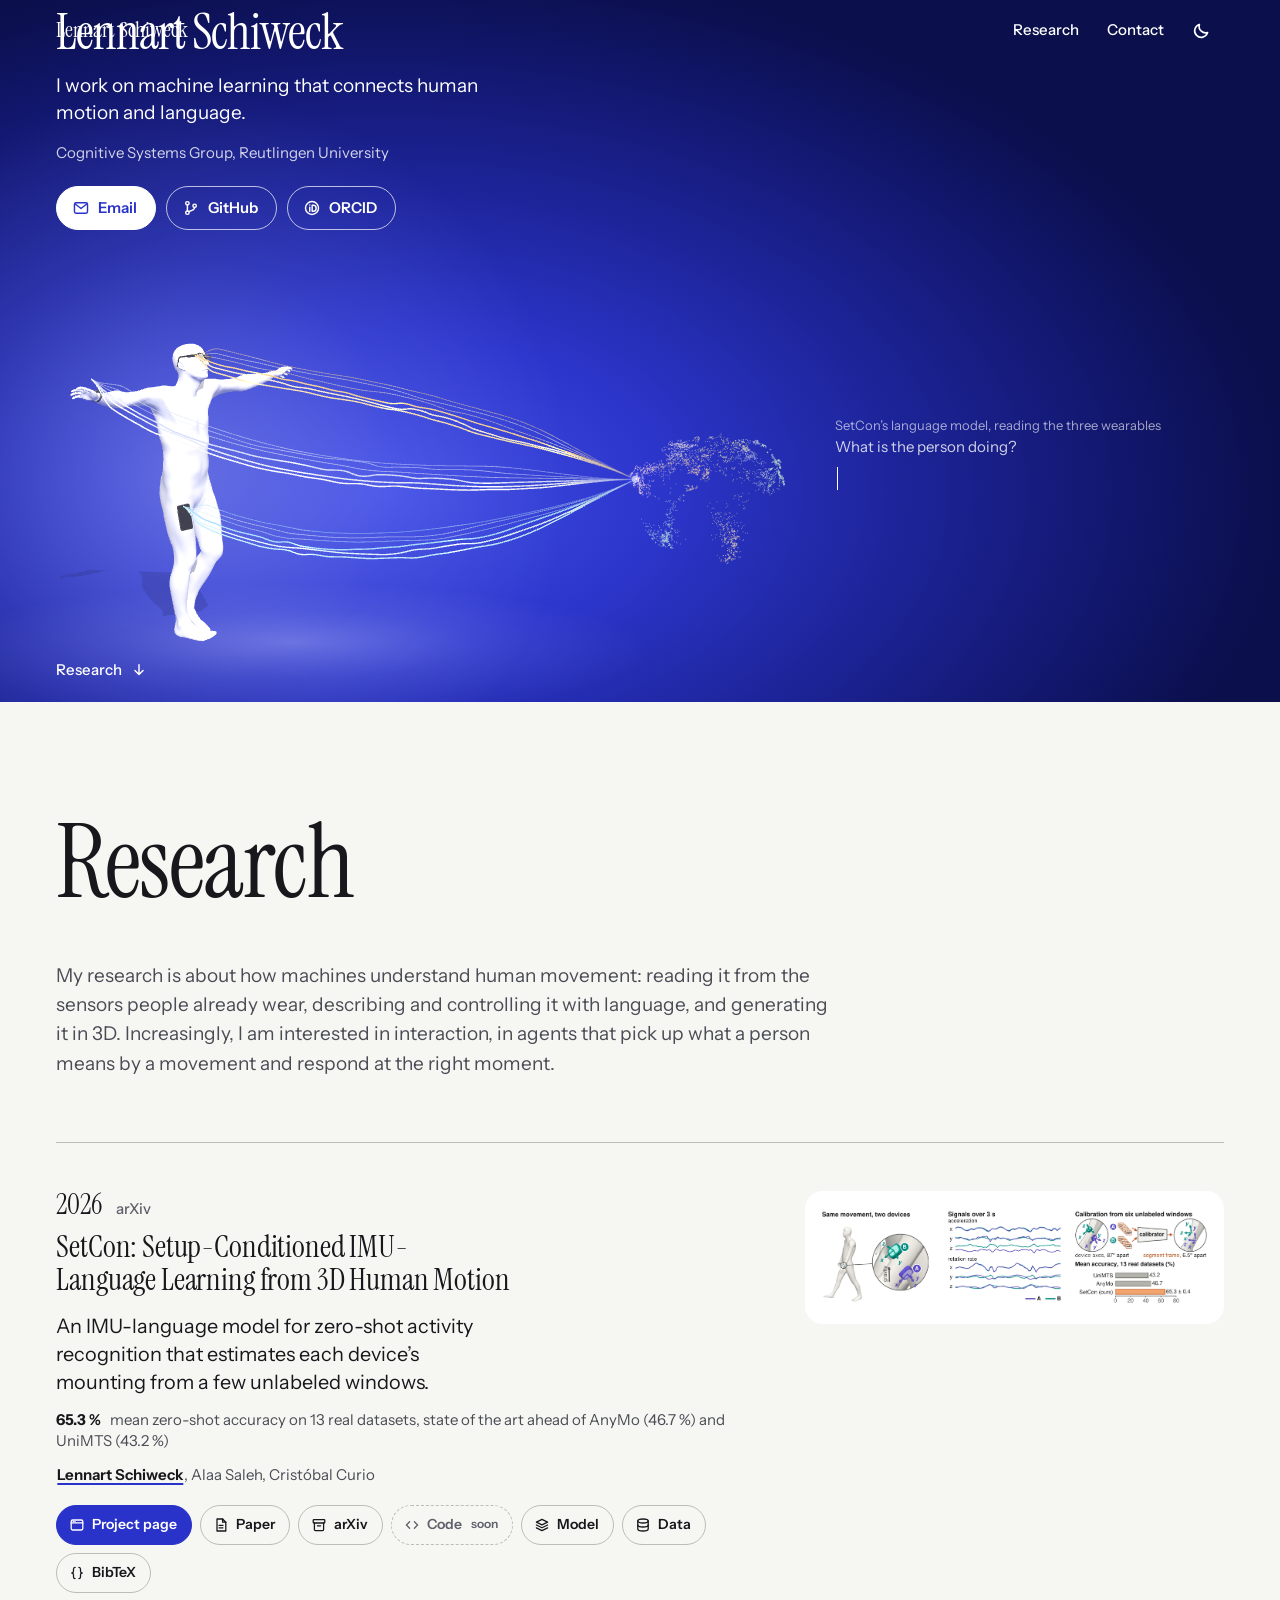
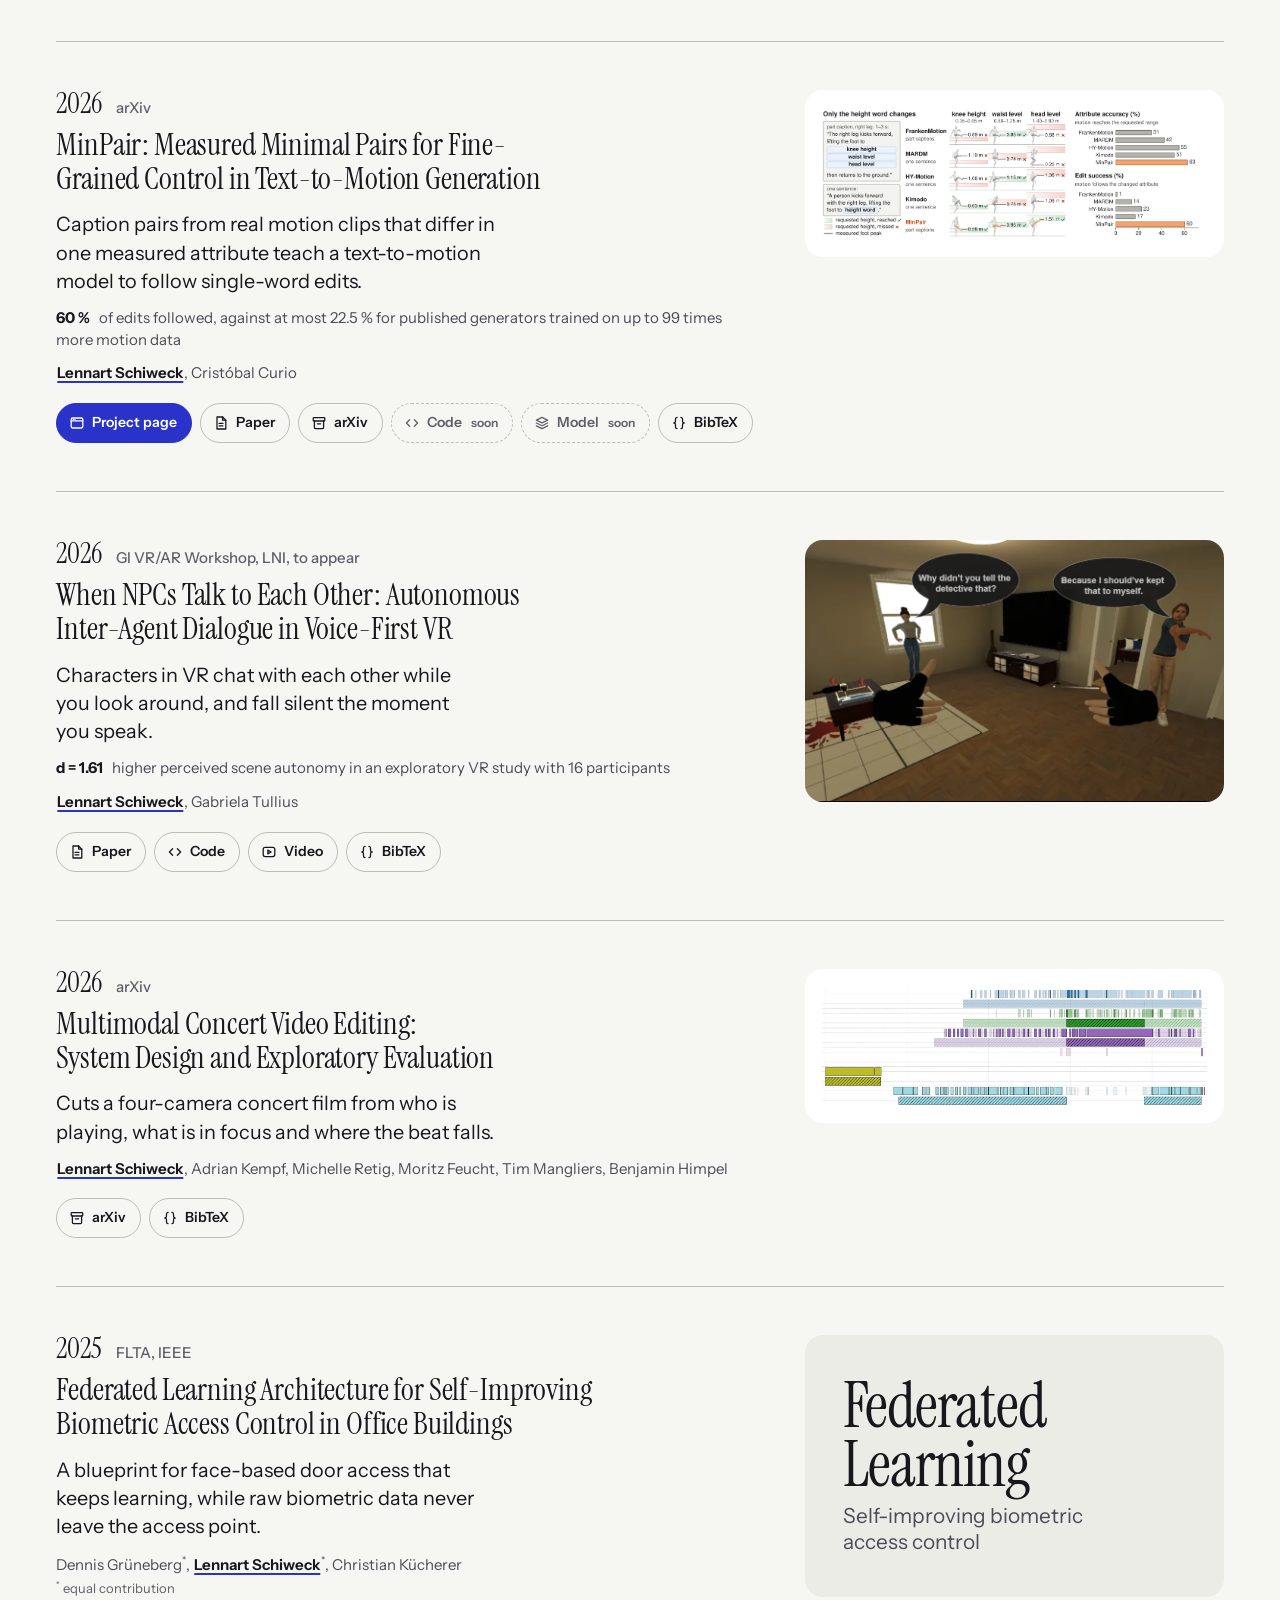
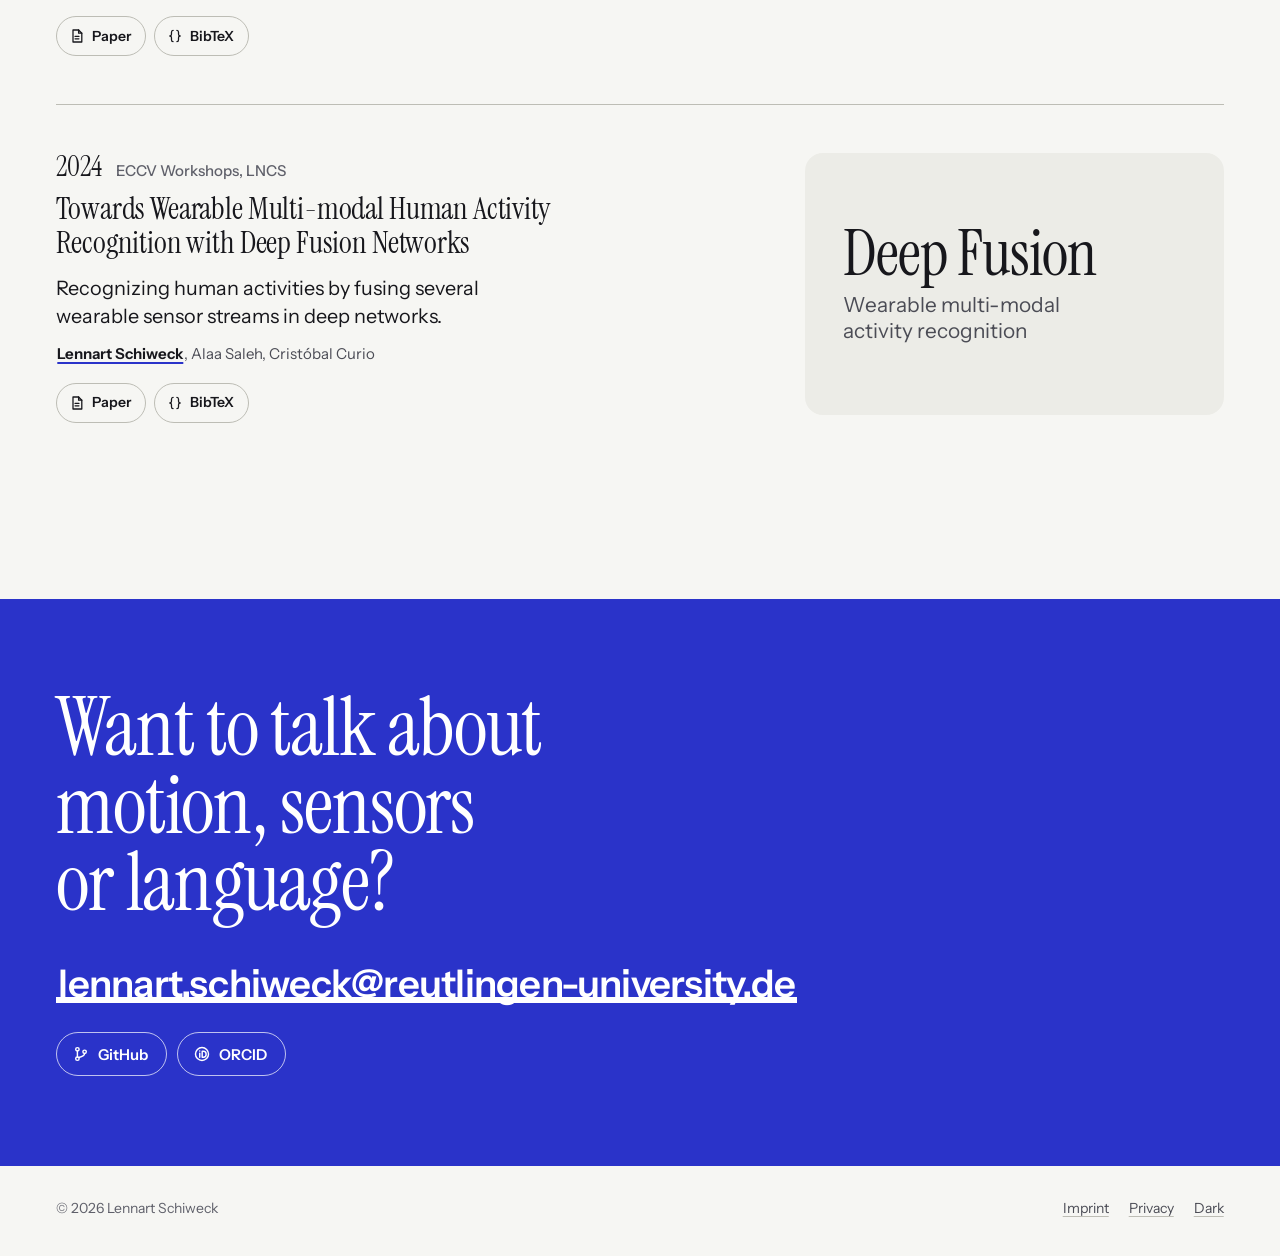
==== commit 2895fc5a: "New link-preview image in the look of the page head Co-Authored-By: Claude Opus 5.5 <noreply@anthrop" ====
--- a/index.html
+++ b/index.html
@@ -14,12 +14,12 @@
 <meta property="og:title" content="Lennart Schiweck">
 <meta property="og:description" content="I work on machine learning that connects human motion and language.">
 <meta property="og:url" content="https://lschiweck.github.io/">
-<meta property="og:image" content="https://lschiweck.github.io/assets/img/og-home.png">
+<meta property="og:image" content="https://lschiweck.github.io/assets/img/og-home-v2.png">
 <meta property="og:image:width" content="1200">
 <meta property="og:image:height" content="630">
-<meta property="og:image:alt" content="Lennart Schiweck, Cognitive Systems Group, Reutlingen University, with a body wearing a watch from SetCon and three kicks from MinPair">
+<meta property="og:image:alt" content="Lennart Schiweck, Cognitive Systems Group, Reutlingen University, with a body whose wearable signals flow into SetCon">
 <meta name="twitter:card" content="summary_large_image">
-<meta name="twitter:image" content="https://lschiweck.github.io/assets/img/og-home.png">
+<meta name="twitter:image" content="https://lschiweck.github.io/assets/img/og-home-v2.png">
 <link rel="icon" href="assets/img/favicon.svg" type="image/svg+xml">
 <link rel="icon" href="assets/img/favicon-32.png" sizes="32x32" type="image/png">
 <link rel="apple-touch-icon" href="assets/img/apple-touch-icon-180.png">
--- a/assets/home.css
+++ b/assets/home.css
@@ -463,7 +463,7 @@
 @media (min-width: 900px) {
   html[data-h="4"] .hb-field { min-height: clamp(600px, 78svh, 1080px); }   /* compact: the research begins above the fold */
   html[data-h="4"] .hb-text { min-height: 0; padding-top: max(84px, 9svh); padding-bottom: 0; }
-  html[data-h="4"] .hb-name { font-size: clamp(3.75rem, min(6.4vw, 11svh), 7rem); }
+  html[data-h="4"] .hb-name { font-size: clamp(2.5rem, min(3.9vw, 6.6svh), 4.25rem); }
   html[data-h="4"] .hb .intro { margin-top: clamp(14px, 2svh, 22px); }
   html[data-h="4"] .hb .links { margin-top: clamp(16px, 2.4svh, 24px); }
 }
@@ -518,7 +518,7 @@
 @media (max-width: 899px) { html[data-h="4"] .h3-glow { display: none; } }
 /* on a phone the stage is a box under the name block: its picture fades out at the top and the bottom into the field */
 @media (max-width: 899px) { html[data-h="4"] .h3-canvas, html[data-h="4"] .h3-poster { -webkit-mask-image: linear-gradient(to bottom, transparent 0, #000 7%, #000 84%, transparent 100%); mask-image: linear-gradient(to bottom, transparent 0, #000 7%, #000 84%, transparent 100%); } }
-@media (max-width: 899px) { html[data-h="4"] .hb-name { padding-top: 0; margin-top: 92px; } }
+@media (max-width: 899px) { html[data-h="4"] .hb-name { padding-top: 0; margin-top: 92px; font-size: clamp(2.5rem, 12.5vw, 3.5rem); } }
 
 /* b4: a quiet hint at the bottom of the head, in line with the name: it scrolls to the research, and goes once one scrolls */
 .hb-more { position: absolute; z-index: 3; left: var(--gut); bottom: 10px; display: inline-flex; align-items: center; gap: 8px; min-height: 44px; padding: 0 14px 0 0;
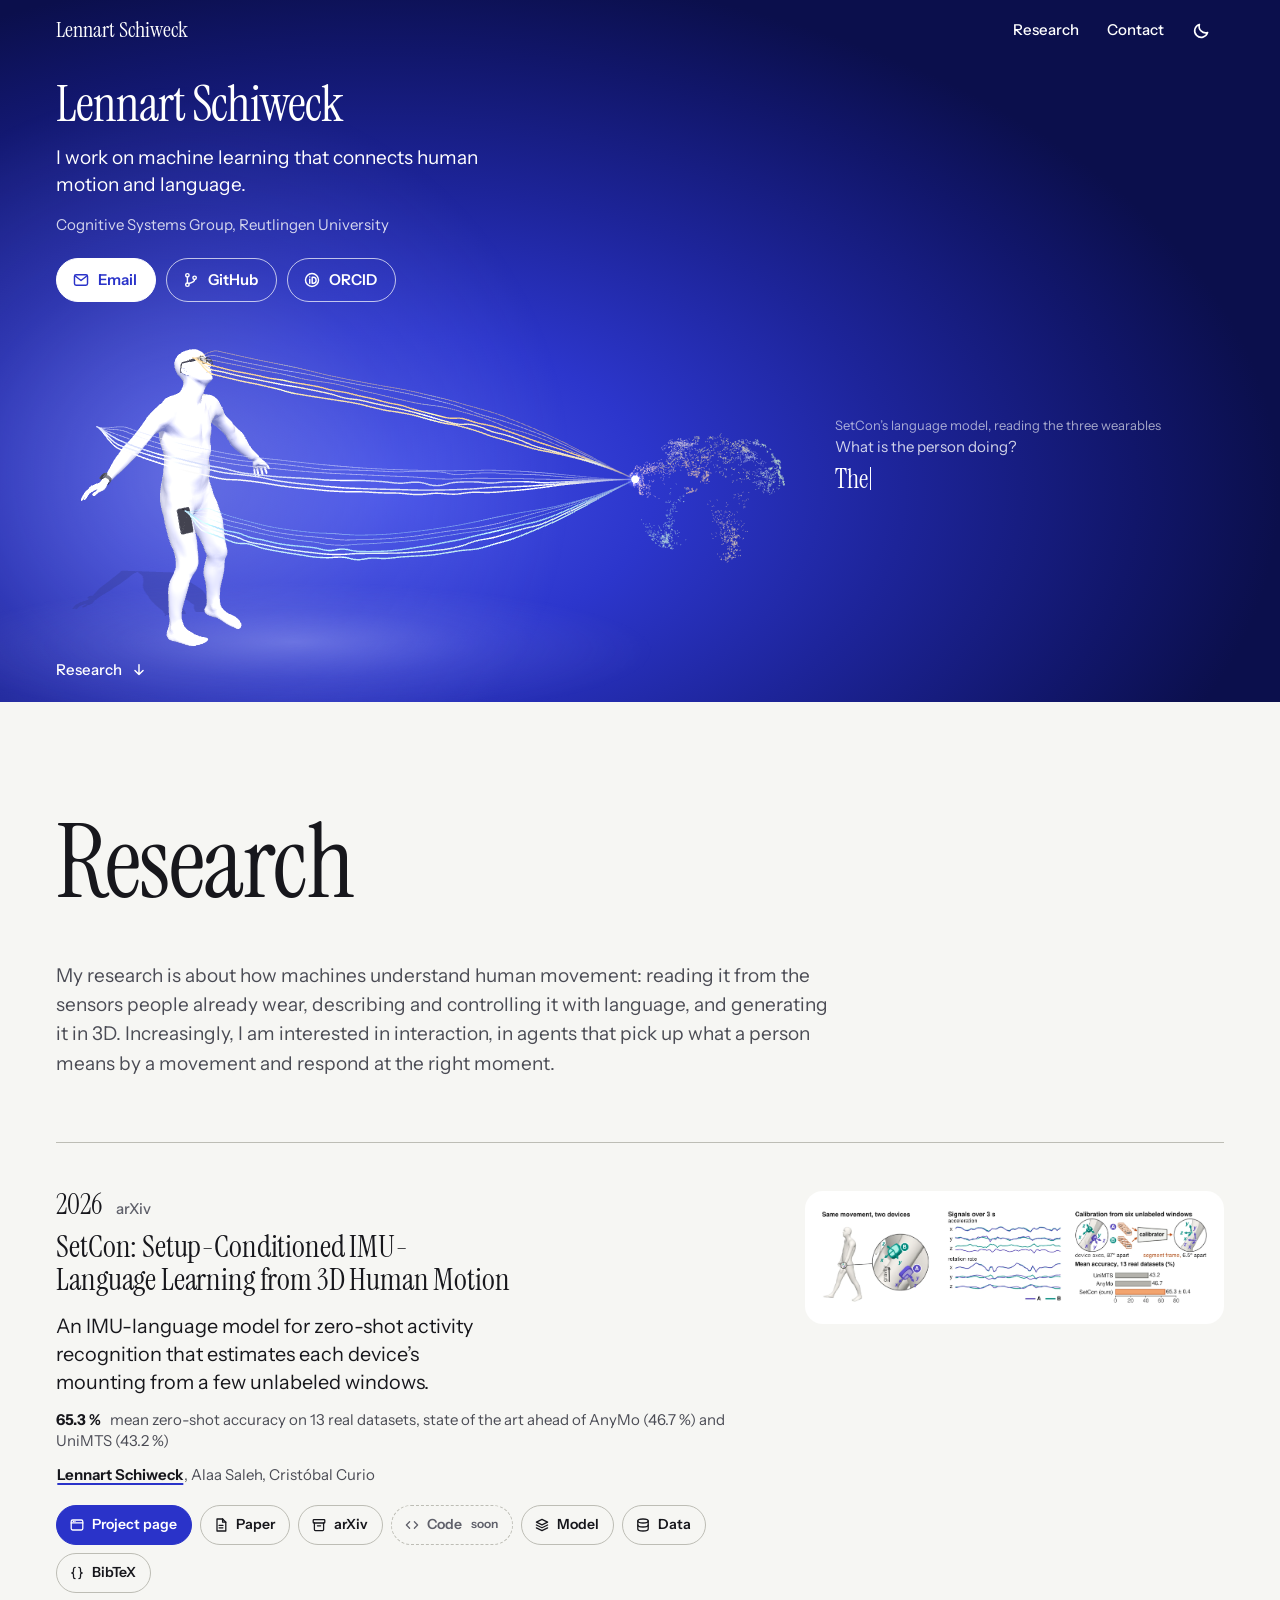
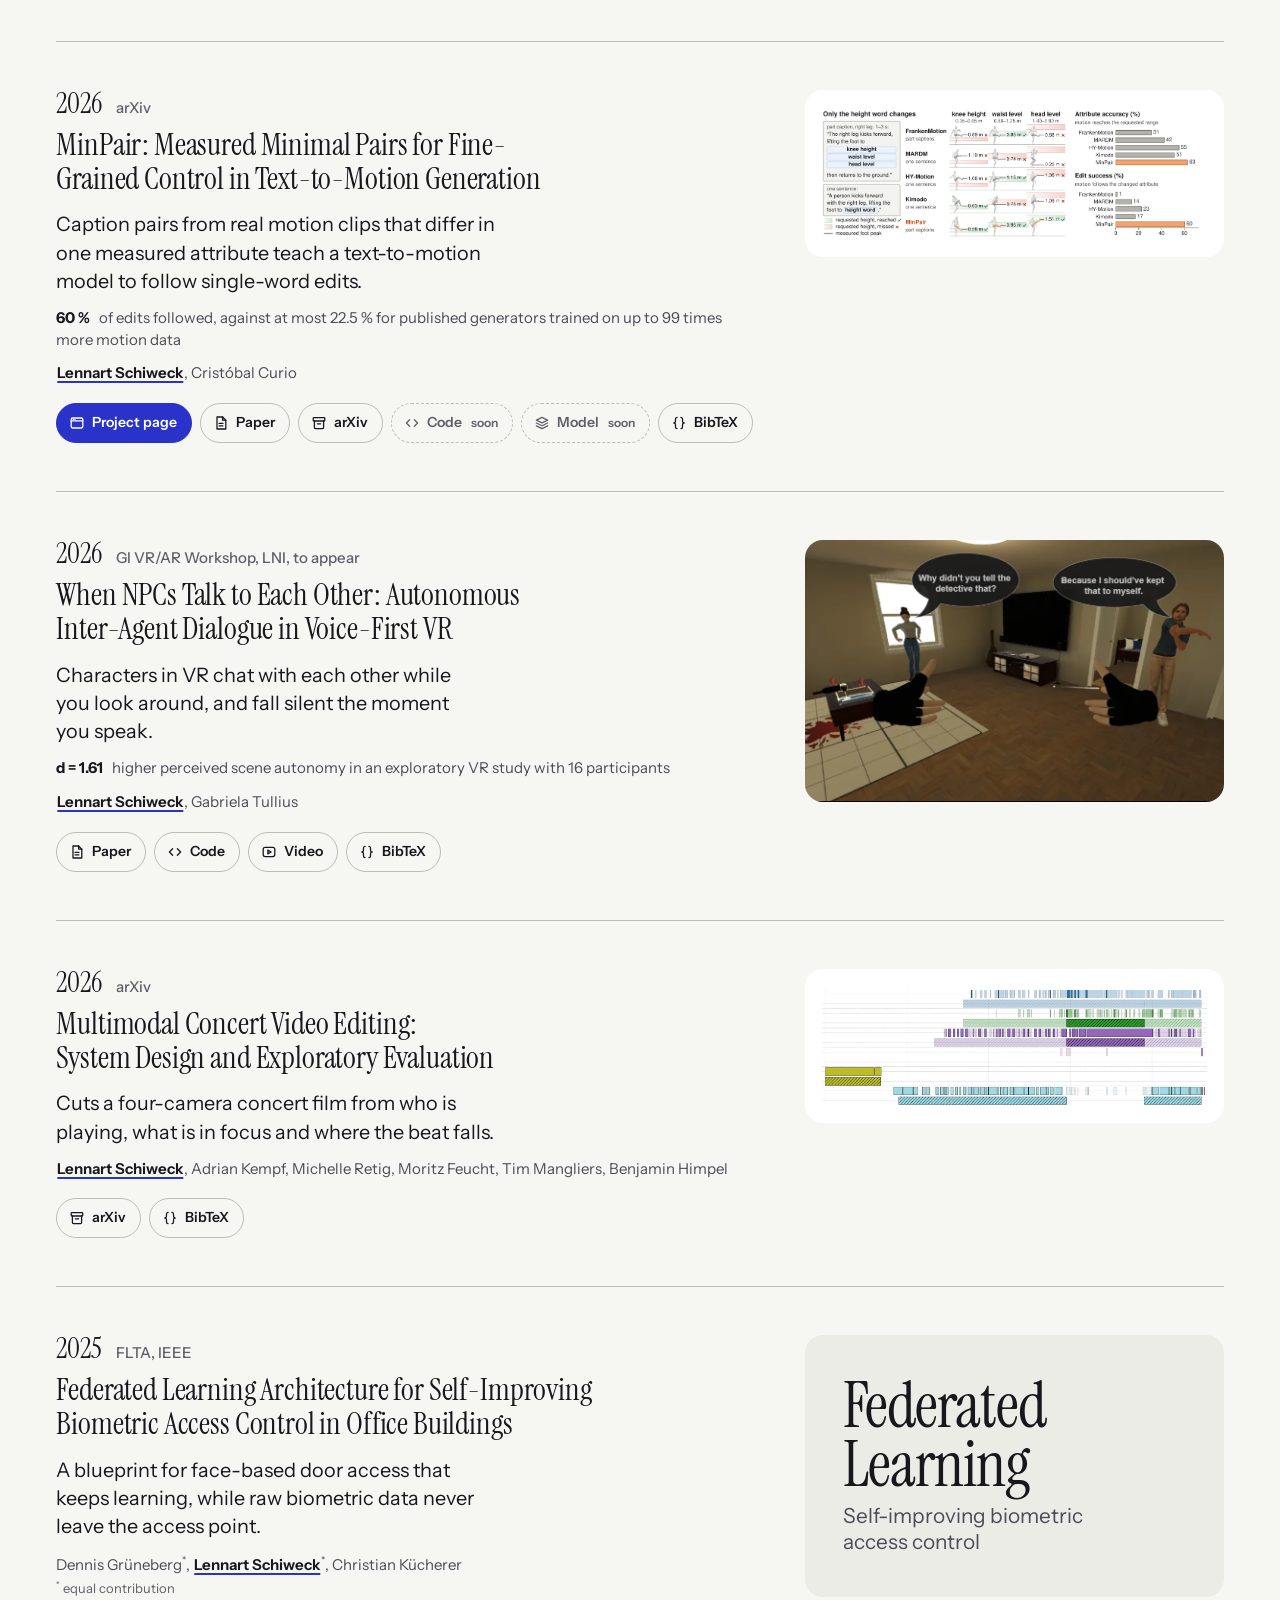
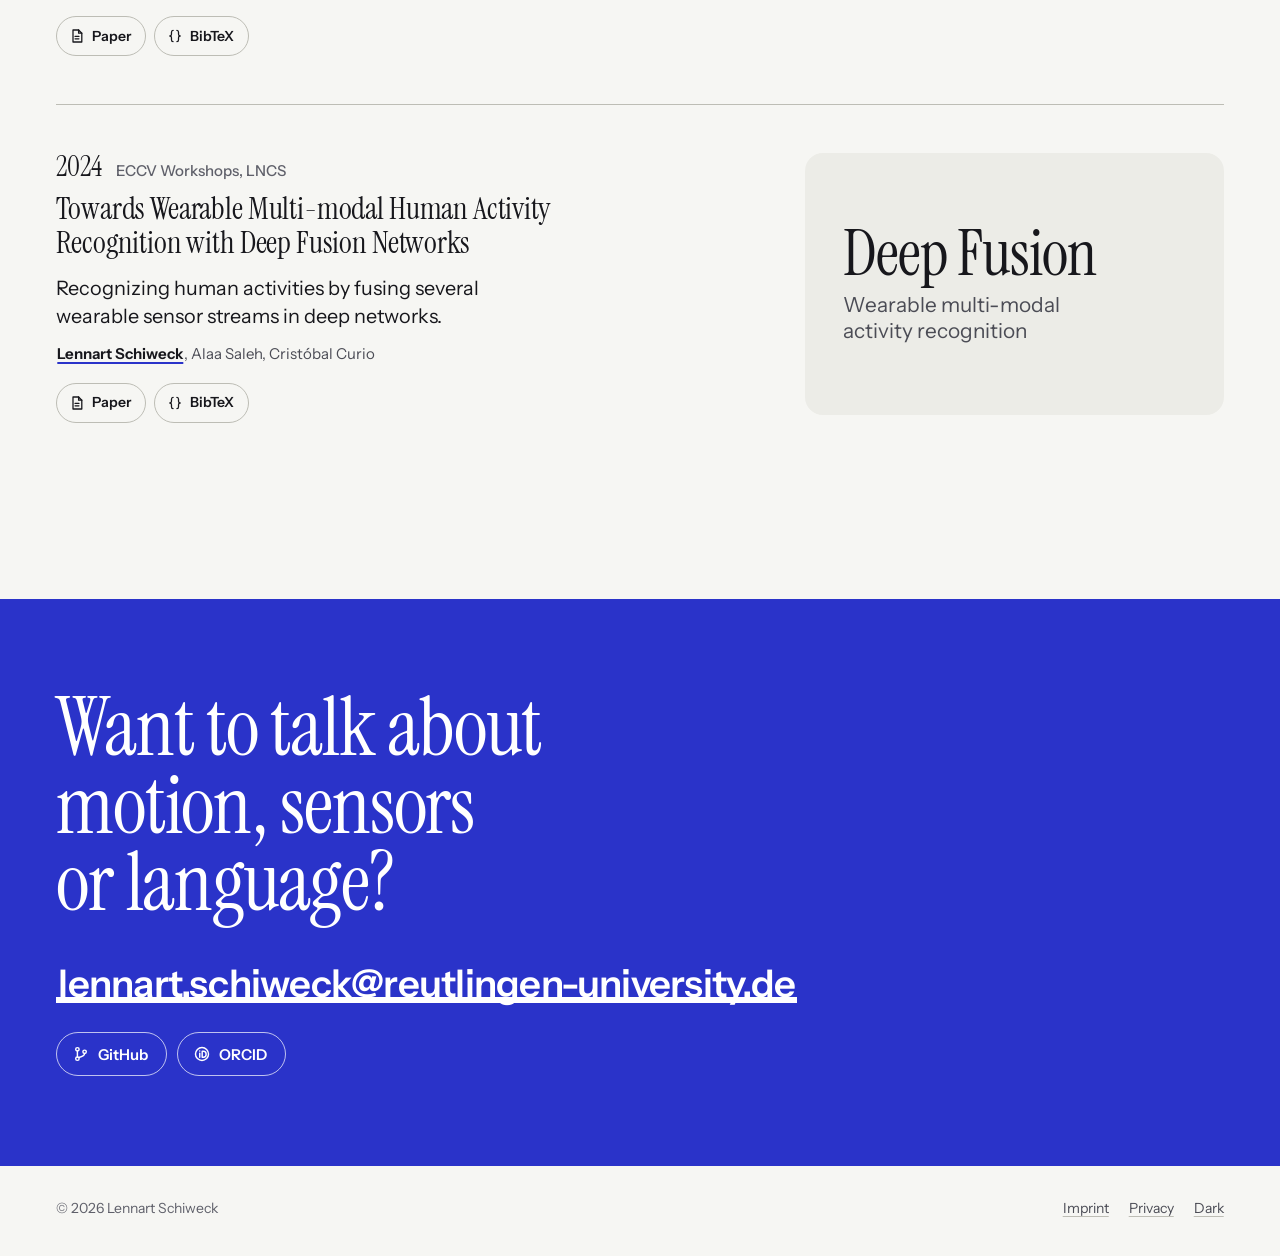
==== commit 343ce451: "Minimal page view counter: daily totals per page, nothing read or stored in the browser Co-Authored-" ====
--- a/index.html
+++ b/index.html
@@ -313,11 +313,12 @@
     <p class="legal-small">Pictures and videos come from the papers and project pages. SetCon shows the Momentum Human Rig (Apache 2.0) with motion from Nymeria (Meta Reality Labs, <a href="https://creativecommons.org/licenses/by-nc/4.0/" rel="noopener license">CC BY-NC 4.0</a>), MinPair the SMPL-H body. The concert figure is Fig. B.1 of arXiv:2610.35816 (<a href="https://creativecommons.org/licenses/by/4.0/" rel="noopener license">CC BY 4.0</a>), the VR picture Fig. 1 of the GI VR/AR 2026 paper. The 3D head runs on three.js (MIT). Fonts: Instrument Sans, Instrument Serif and Bricolage Grotesque (SIL Open Font License).</p>
   </section>
   <section class="legal" id="privacy" aria-label="Privacy">
-    <p>This page sets no cookies, uses no tracking and loads nothing from other sites; it only remembers your light or dark choice in your browser. It is hosted on GitHub Pages; see the <a href="https://docs.github.com/en/site-policy/privacy-policies/github-general-privacy-statement" rel="noopener">GitHub General Privacy Statement</a>. The video link of the VR paper leads to YouTube.</p>
+    <p>This page sets no cookies and loads no fonts or scripts from other sites; it only remembers your light or dark choice in your browser. To count page views, the page sends one request to a counter on Supabase (Supabase Inc.; project in Frankfurt, EU). The counter keeps only the number of views of each page per day, separately for browsers and automated bots; nothing is read from or stored in your browser and no data about you is kept. To answer the request, Supabase processes technical connection data such as your IP address, browser and the page you were on and keeps them in its logs, as described in its <a href="https://supabase.com/privacy" rel="noopener">privacy policy</a>. Legal basis: the legitimate interest in knowing how often the pages are viewed (Art. 6(1)(f) GDPR). It is hosted on GitHub Pages; see the <a href="https://docs.github.com/en/site-policy/privacy-policies/github-general-privacy-statement" rel="noopener">GitHub General Privacy Statement</a>. The video link of the VR paper leads to YouTube.</p>
   </section>
 </footer>
 
 <script src="assets/home.js"></script>
 <script src="assets/hero3d.js"></script>
+<script>/* page view counter: one request with the fixed page name; nothing is read from or stored in the browser (see Privacy) */try{fetch("https://syyacbbypqmfxfmkdsko.supabase.co/functions/v1/hit?p=/",{keepalive:true,credentials:"omit",mode:"no-cors"})}catch(e){}</script>
 </body>
 </html>
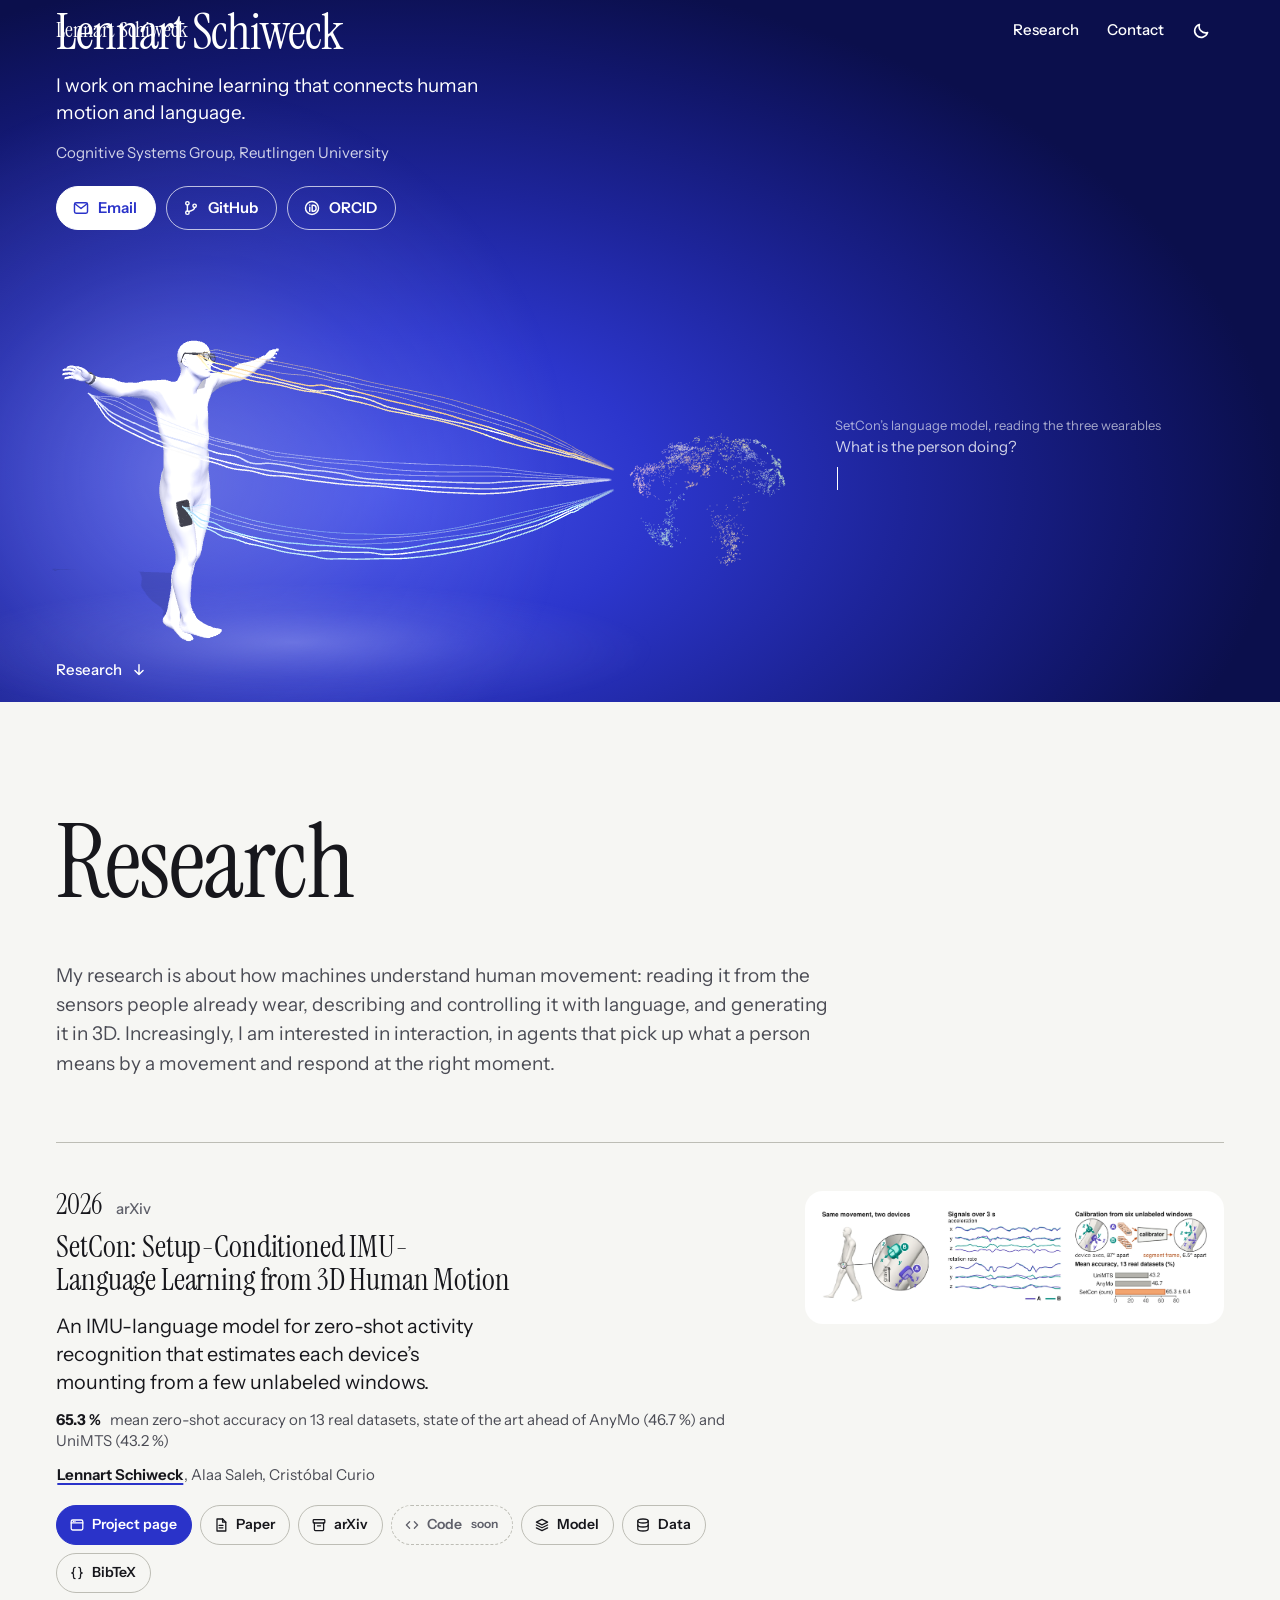
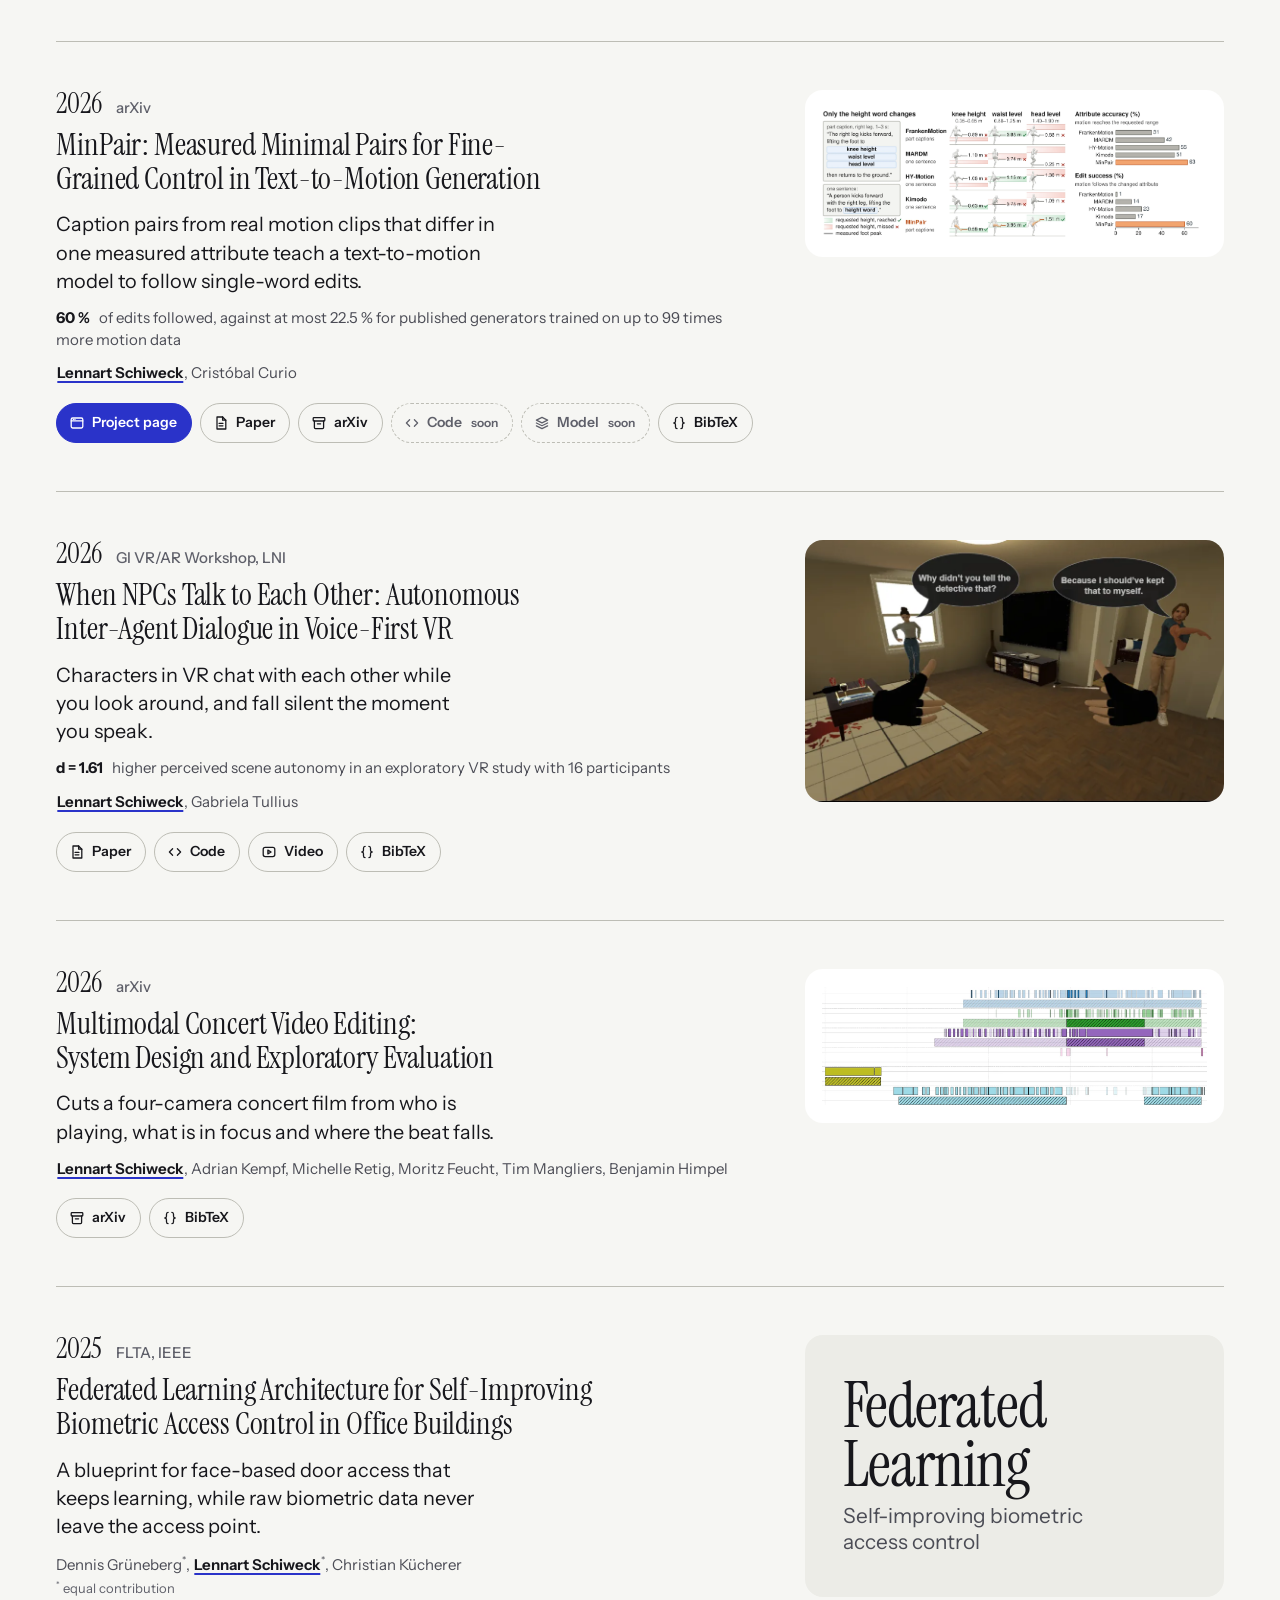
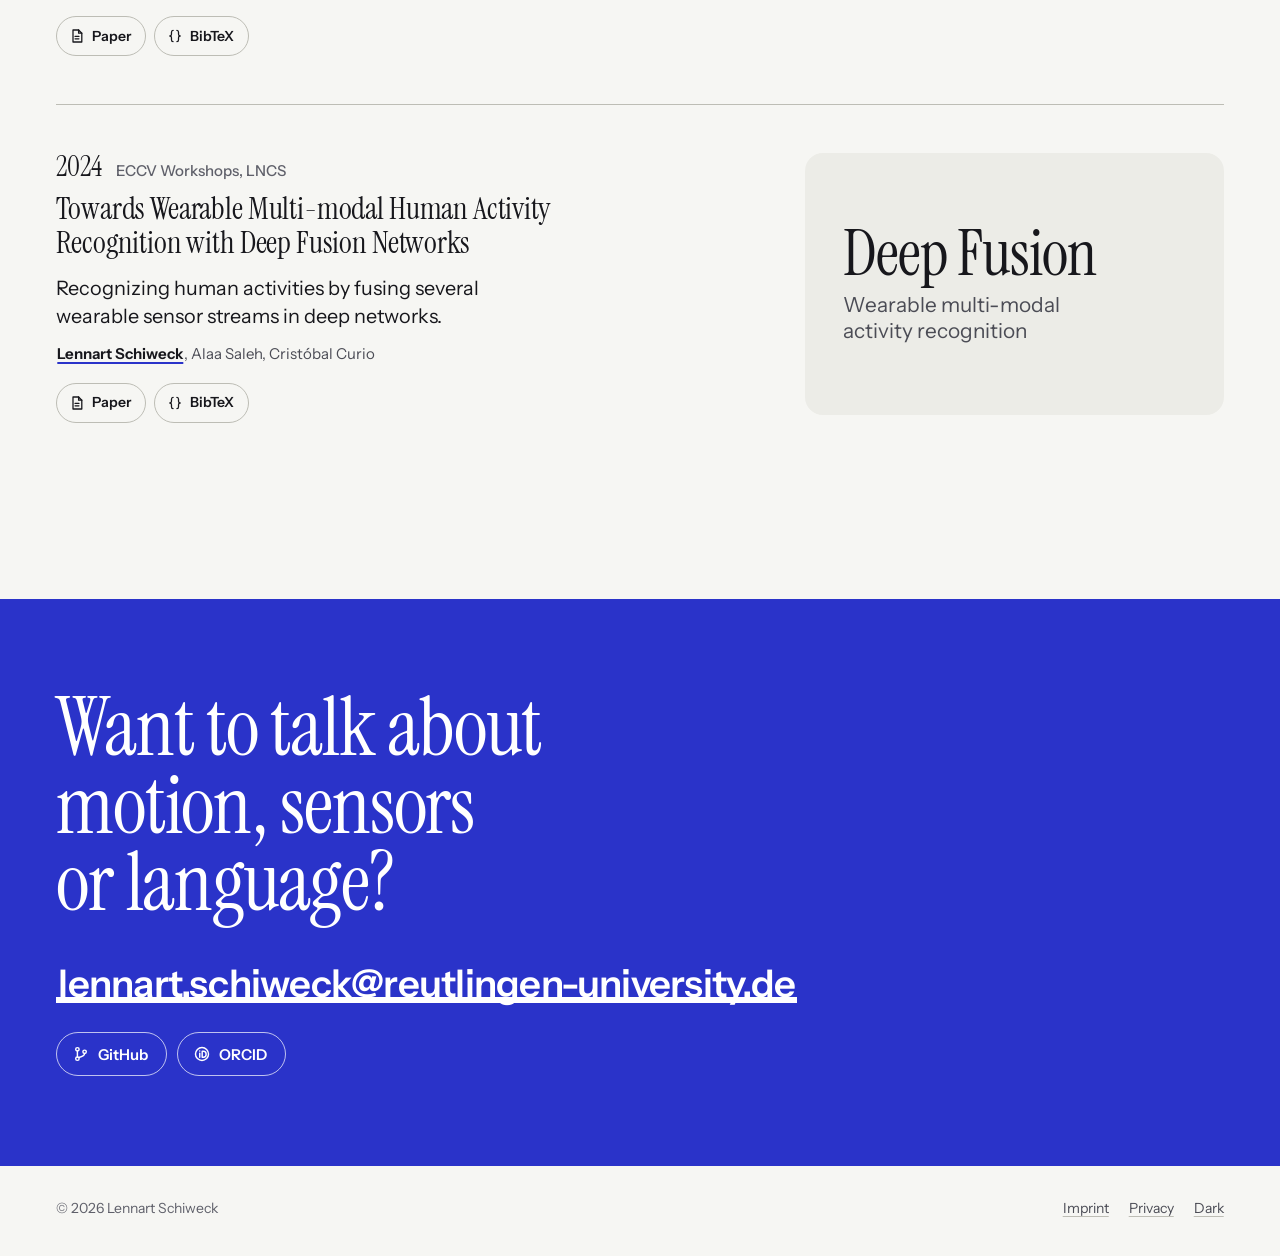
==== commit dd46004f: "NPC paper: published version (GI Digital Library, DOI), venue and BibTeX updated Co-Authored-By: Cla" ====
--- a/index.html
+++ b/index.html
@@ -193,11 +193,11 @@
   </article>
 
 
-  <!-- ------------------------------------------------ NPCs (GI VR/AR Workshop 2026, LNI, to appear) -->
+  <!-- ------------------------------------------------ NPCs (GI VR/AR Workshop 2026, LNI, doi:10.18420/givrar2026_12) -->
   <article class="pj" id="npc" data-pub="npc">
     <div class="pj-media pj-img"><a class="pj-zoom" href="assets/media/npc_fig1.webp" aria-label="Figure of the NPC paper, full size"><img src="assets/media/npc_fig1.webp" width="920" height="545" alt="Inside the VR apartment of the study: two characters talk to each other in speech bubbles while the player looks on" loading="lazy" decoding="async"></a></div>
     <div class="pj-body">
-      <p class="pj-meta"><span class="pj-year">2026</span><span class="pj-venue">GI VR/AR Workshop, LNI, to appear</span></p>
+      <p class="pj-meta"><span class="pj-year">2026</span><span class="pj-venue">GI VR/AR Workshop, LNI</span></p>
       <h3 class="pj-t"><a href="https://github.com/lschiweck/LLM-NPC-Agents" data-link="npc.title" target="_blank" rel="noopener">When NPCs Talk to Each Other: Autonomous Inter-Agent Dialogue in Voice-First VR</a></h3>
       <p class="pj-line">Characters in VR chat with each other while you look around, and fall silent the moment you speak.</p>
       <p class="pj-fact-s"><b>d&#8201;=&#8201;1.61</b> higher perceived scene autonomy in an exploratory VR study with 16 participants</p>
@@ -211,11 +211,14 @@
       <div class="bib" id="bib-npc" role="region" aria-label="Citation of When NPCs Talk to Each Other"><pre id="bibtex-npc">@inproceedings{schiweck2026npcs,
   title     = {When {NPCs} Talk to Each Other: Autonomous Inter-Agent Dialogue in Voice-First {VR}},
   author    = {Schiweck, Lennart and Tullius, Gabriela},
-  booktitle = {GI VR/AR Workshop 2026},
+  booktitle = {VR/AR 2026: GI Workshop on Virtual and Augmented Reality},
+  editor    = {D{\"o}rner, R. and Weier, M. and Grimm, P. and Horst, R. and Koelle, M. and Schwanecke, U.},
   series    = {Lecture Notes in Informatics (LNI)},
   publisher = {Gesellschaft f{\"u}r Informatik},
+  address   = {Bonn},
+  pages     = {147--161},
   year      = {2026},
-  note      = {To appear}
+  doi       = {10.18420/givrar2026_12}
 }</pre><button type="button" class="copy" data-copy="bibtex-npc">Copy</button></div>
     </div>
   </article>
